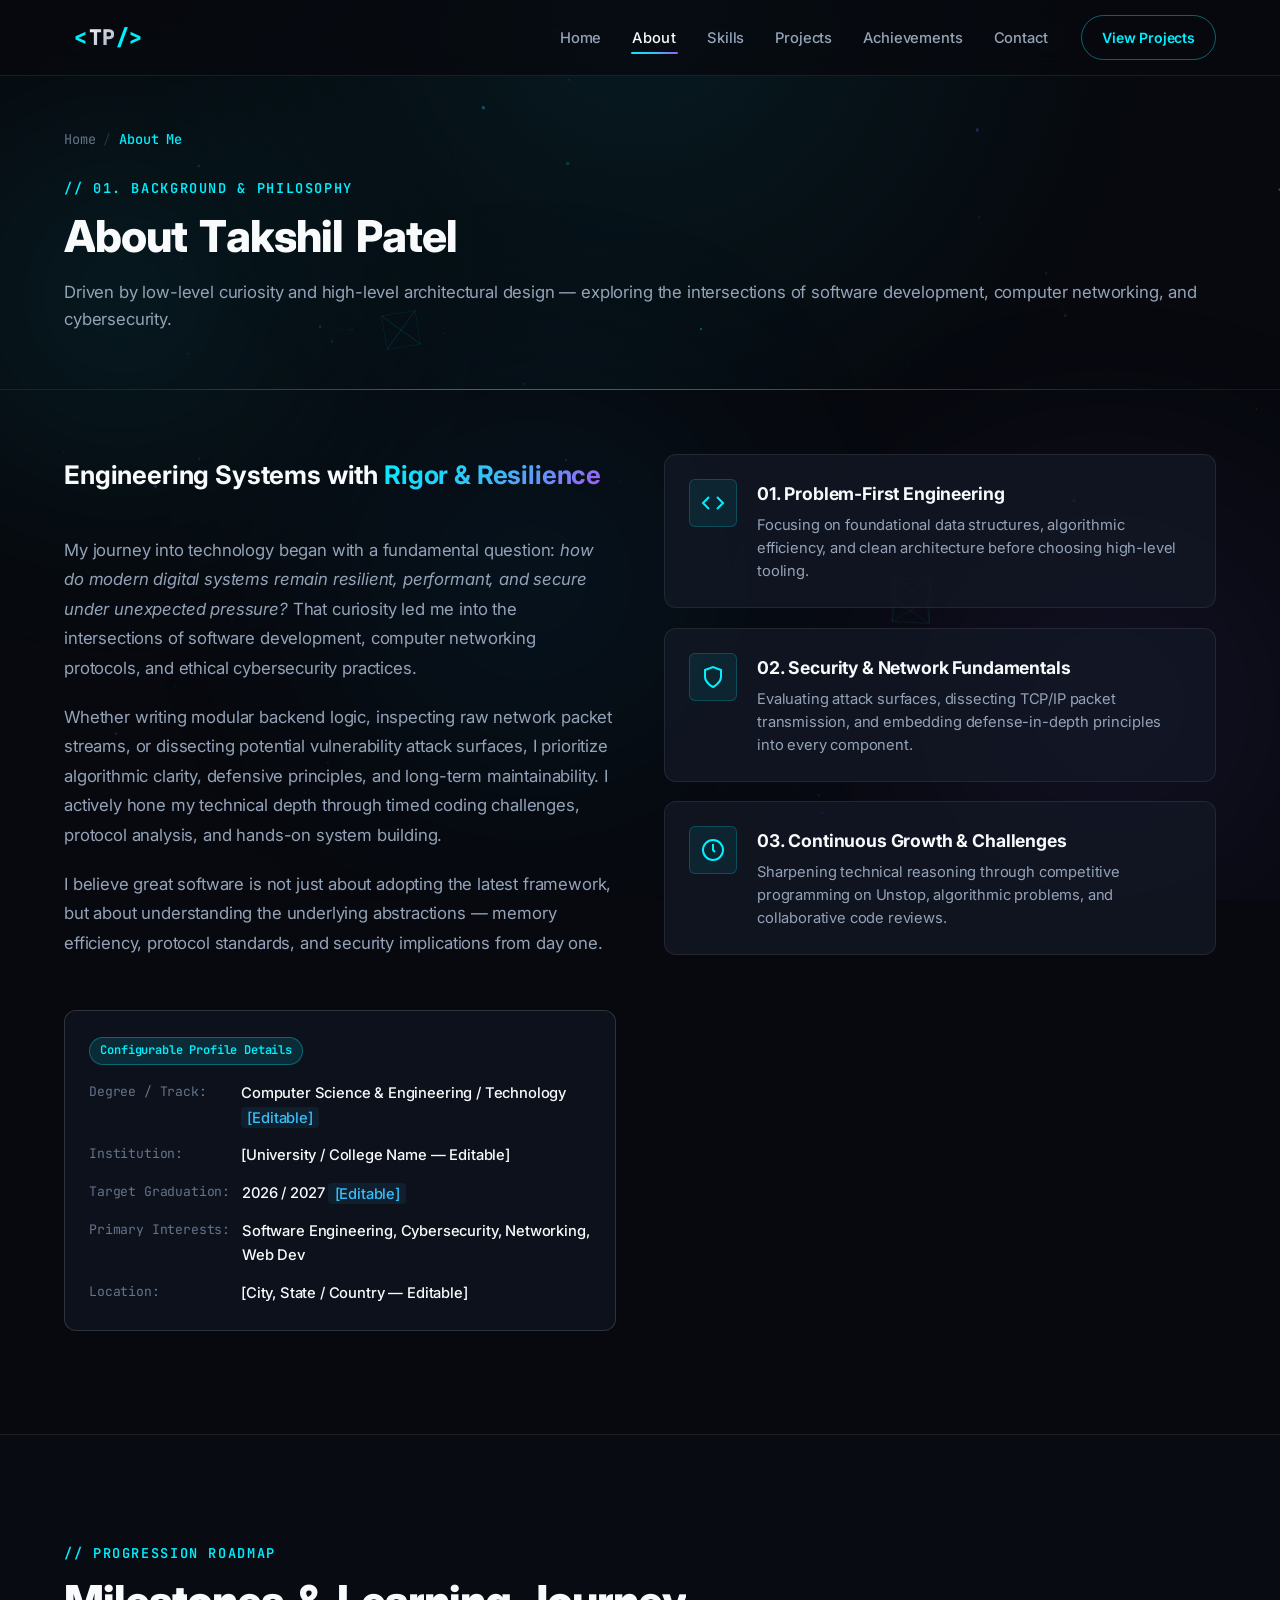
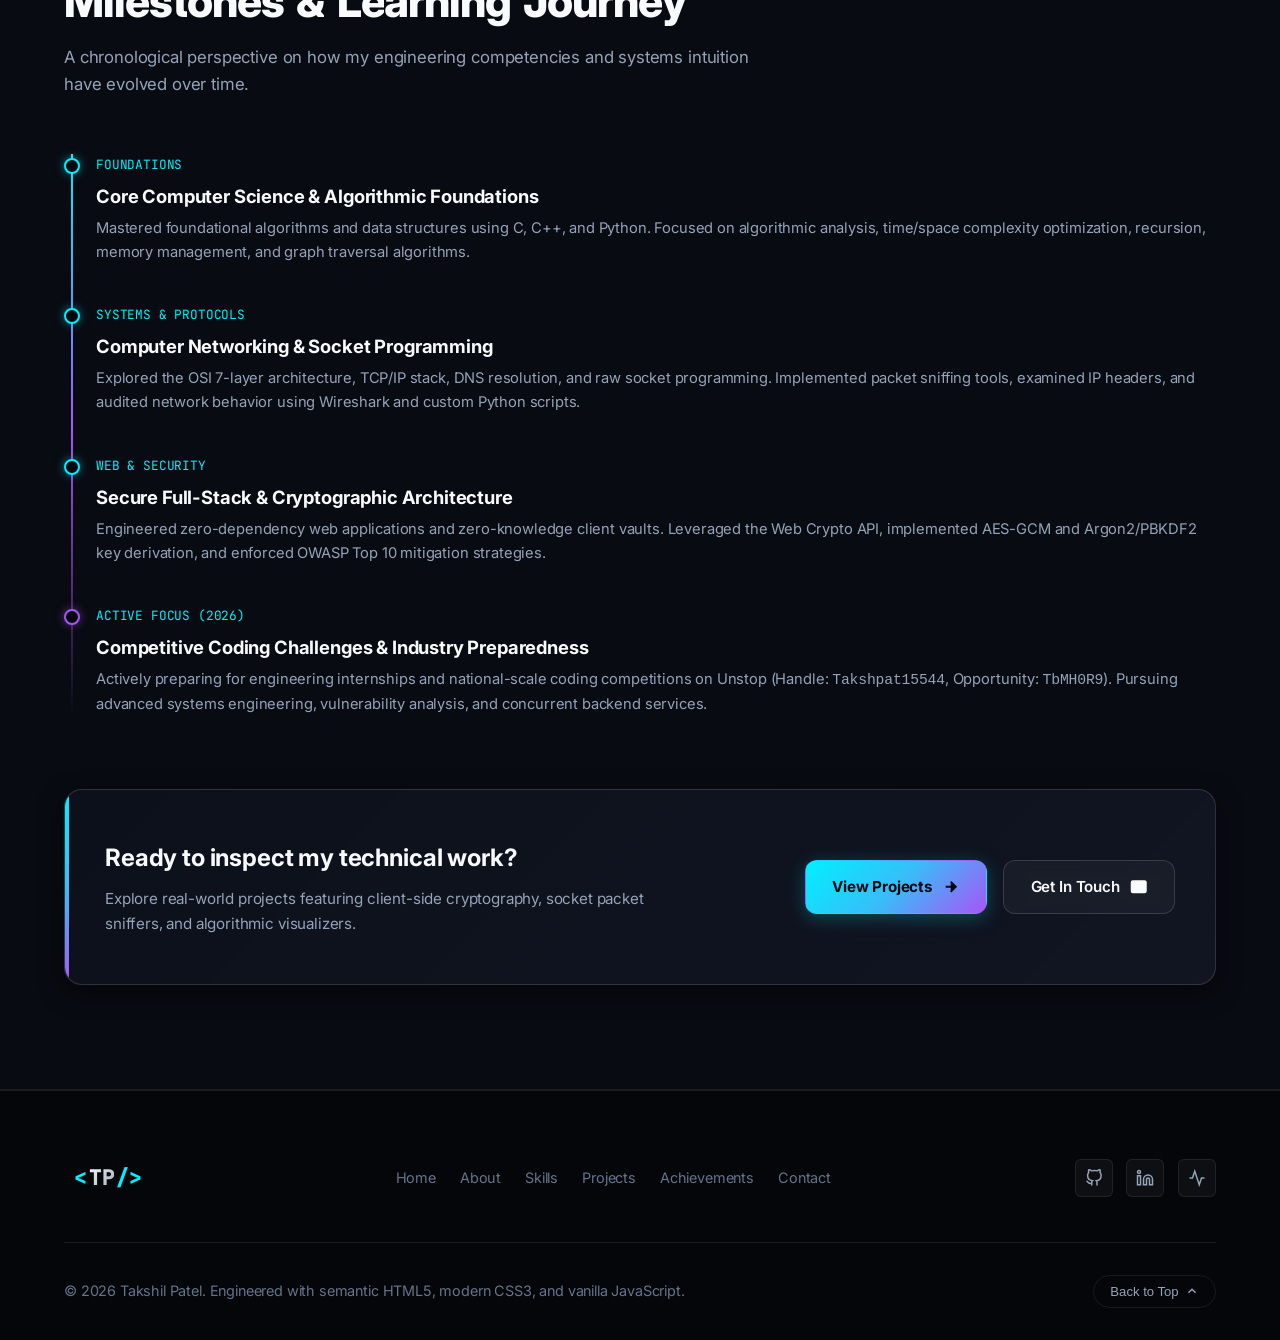
==== about.html @ 1852f206 "feat: complete interactive 3D multi-page portfolio" ====
<!DOCTYPE html>
<html lang="en">
<head>
  <meta charset="UTF-8">
  <meta name="viewport" content="width=device-width, initial-scale=1.0">
  <meta http-equiv="X-UA-Compatible" content="IE=edge">
  
  <!-- Primary Meta Tags -->
  <title>About Me | Takshil Patel — Developer &amp; Cybersecurity Specialist</title>
  <meta name="title" content="About Me | Takshil Patel — Developer &amp; Cybersecurity Specialist">
  <meta name="description" content="Learn about Takshil Patel's background, engineering philosophy, academic journey, computer networking, and cybersecurity focus.">
  <meta name="author" content="Takshil Patel">
  <meta name="theme-color" content="#07090e">

  <!-- Open Graph / Facebook -->
  <meta property="og:type" content="website">
  <meta property="og:url" content="https://takshilpatel.dev/about.html">
  <meta property="og:title" content="About Me | Takshil Patel">
  <meta property="og:description" content="Discover Takshil Patel's journey across software engineering, systems architecture, networking, and cybersecurity.">

  <!-- Favicon -->
  <link rel="icon" type="image/svg+xml" href="data:image/svg+xml,<svg xmlns='http://www.w3.org/2000/svg' viewBox='0 0 100 100'><rect width='100' height='100' rx='22' fill='%2307090e'/><rect x='4' y='4' width='92' height='92' rx='18' fill='none' stroke='%2300f0ff' stroke-width='4' opacity='0.7'/><text x='50' y='64' font-family='monospace' font-size='42' font-weight='900' fill='%2300f0ff' text-anchor='middle'>TP</text></svg>">

  <!-- Google Fonts: Inter & JetBrains Mono -->
  <link rel="preconnect" href="https://fonts.googleapis.com">
  <link rel="preconnect" href="https://fonts.gstatic.com" crossorigin>
  <link href="https://fonts.googleapis.com/css2?family=Inter:wght@400;500;600;700;800&family=JetBrains+Mono:wght@400;500;600;700&display=swap" rel="stylesheet">

  <!-- Core Stylesheets -->
  <link rel="stylesheet" href="css/style.css">
  <link rel="stylesheet" href="css/components.css">
  <link rel="stylesheet" href="css/responsive.css">
</head>
<body>
  <!-- Accessible Skip Link -->
  <a href="#main-content" class="skip-link">Skip to main content</a>

  <!-- Ambient Light Orbs -->
  <div class="bg-ambient-layer" aria-hidden="true">
    <div class="ambient-orb ambient-orb-1"></div>
    <div class="ambient-orb ambient-orb-2"></div>
    <div class="ambient-orb ambient-orb-3"></div>
  </div>

  <!-- Interactive Subtle Cyber Canvas -->
  <canvas id="cyber-canvas" class="cyber-canvas" aria-hidden="true"></canvas>

  <!-- ========================================================================
       Header & Navigation
       ======================================================================== -->
  <header class="site-header" id="site-header">
    <div class="container header-container">
      <a href="index.html" class="brand-logo" aria-label="Takshil Patel Portfolio Homepage">
        <span class="logo-bracket">&lt;</span><span class="logo-text">TP</span><span class="logo-bracket">/&gt;</span>
      </a>

      <nav class="site-nav" id="site-nav" aria-label="Primary site navigation">
        <ul class="nav-links">
          <li><a href="index.html" class="nav-link">Home</a></li>
          <li><a href="about.html" class="nav-link active" aria-current="page">About</a></li>
          <li><a href="skills.html" class="nav-link">Skills</a></li>
          <li><a href="projects.html" class="nav-link">Projects</a></li>
          <li><a href="achievements.html" class="nav-link">Achievements</a></li>
          <li><a href="contact.html" class="nav-link">Contact</a></li>
        </ul>
        <div class="nav-actions">
          <a href="projects.html" class="btn btn-outline-nav">View Projects</a>
        </div>
      </nav>

      <button class="mobile-nav-toggle" id="mobile-nav-toggle" aria-expanded="false" aria-controls="site-nav" aria-label="Toggle navigation menu">
        <span class="hamburger-line"></span>
        <span class="hamburger-line"></span>
        <span class="hamburger-line"></span>
      </button>
    </div>
  </header>

  <!-- ========================================================================
       Main Content
       ======================================================================== -->
  <main id="main-content">

    <!-- Page Banner / Breadcrumbs -->
    <section class="page-banner">
      <div class="container">
        <nav class="breadcrumb-nav" aria-label="Breadcrumb">
          <ol class="breadcrumb-list">
            <li><a href="index.html" class="breadcrumb-link">Home</a></li>
            <li class="breadcrumb-separator" aria-hidden="true">/</li>
            <li class="breadcrumb-current" aria-current="page">About Me</li>
          </ol>
        </nav>

        <span class="section-tag">// 01. BACKGROUND &amp; PHILOSOPHY</span>
        <h1 class="section-title">About Takshil Patel</h1>
        <p class="section-subtitle">
          Driven by low-level curiosity and high-level architectural design — exploring the intersections of software development, computer networking, and cybersecurity.
        </p>
      </div>
    </section>

    <!-- Detailed About Narrative & Profile Details -->
    <section class="section" style="padding-top: 4rem;">
      <div class="container">
        <div class="about-grid">
          <!-- Left Column: Biography Narrative -->
          <div class="about-narrative">
            <h2 style="font-size: 1.6rem; margin-bottom: 1.25rem; color: var(--text-primary);">
              Engineering Systems with <span class="gradient-text">Rigor &amp; Resilience</span>
            </h2>

            <p class="about-paragraph">
              My journey into technology began with a fundamental question: <em>how do modern digital systems remain resilient, performant, and secure under unexpected pressure?</em> That curiosity led me into the intersections of software development, computer networking protocols, and ethical cybersecurity practices.
            </p>
            <p class="about-paragraph">
              Whether writing modular backend logic, inspecting raw network packet streams, or dissecting potential vulnerability attack surfaces, I prioritize algorithmic clarity, defensive principles, and long-term maintainability. I actively hone my technical depth through timed coding challenges, protocol analysis, and hands-on system building.
            </p>
            <p class="about-paragraph">
              I believe great software is not just about adopting the latest framework, but about understanding the underlying abstractions — memory efficiency, protocol standards, and security implications from day one.
            </p>

            <!-- Editable Profile Details Block -->
            <!-- TAKSHIL: Edit your personal educational & location details below -->
            <div class="editable-profile-box" style="margin-top: 2rem;">
              <span class="editable-tag">Configurable Profile Details</span>
              <ul class="profile-meta-list">
                <li class="profile-meta-item">
                  <span class="meta-label">Degree / Track:</span>
                  <span class="meta-value">Computer Science &amp; Engineering / Technology <span class="meta-placeholder">[Editable]</span></span>
                </li>
                <li class="profile-meta-item">
                  <span class="meta-label">Institution:</span>
                  <span class="meta-value">[University / College Name — Editable]</span>
                </li>
                <li class="profile-meta-item">
                  <span class="meta-label">Target Graduation:</span>
                  <span class="meta-value">2026 / 2027 <span class="meta-placeholder">[Editable]</span></span>
                </li>
                <li class="profile-meta-item">
                  <span class="meta-label">Primary Interests:</span>
                  <span class="meta-value">Software Engineering, Cybersecurity, Networking, Web Dev</span>
                </li>
                <li class="profile-meta-item">
                  <span class="meta-label">Location:</span>
                  <span class="meta-value">[City, State / Country — Editable]</span>
                </li>
              </ul>
            </div>
          </div>

          <!-- Right Column: Core Engineering Pillars -->
          <div class="pillars-container">
            <div class="pillar-card">
              <div class="pillar-icon-box" aria-hidden="true">
                <svg width="24" height="24" viewBox="0 0 24 24" fill="none" stroke="currentColor" stroke-width="2"><polyline points="16 18 22 12 16 6"></polyline><polyline points="8 6 2 12 8 18"></polyline></svg>
              </div>
              <div class="pillar-content">
                <h3>01. Problem-First Engineering</h3>
                <p>Focusing on foundational data structures, algorithmic efficiency, and clean architecture before choosing high-level tooling.</p>
              </div>
            </div>

            <div class="pillar-card">
              <div class="pillar-icon-box" aria-hidden="true">
                <svg width="24" height="24" viewBox="0 0 24 24" fill="none" stroke="currentColor" stroke-width="2"><path d="M12 22s8-4 8-10V5l-8-3-8 3v7c0 6 8 10 8 10z"></path></svg>
              </div>
              <div class="pillar-content">
                <h3>02. Security &amp; Network Fundamentals</h3>
                <p>Evaluating attack surfaces, dissecting TCP/IP packet transmission, and embedding defense-in-depth principles into every component.</p>
              </div>
            </div>

            <div class="pillar-card">
              <div class="pillar-icon-box" aria-hidden="true">
                <svg width="24" height="24" viewBox="0 0 24 24" fill="none" stroke="currentColor" stroke-width="2"><circle cx="12" cy="12" r="10"></circle><polyline points="12 6 12 12 14 14"></polyline></svg>
              </div>
              <div class="pillar-content">
                <h3>03. Continuous Growth &amp; Challenges</h3>
                <p>Sharpening technical reasoning through competitive programming on Unstop, algorithmic problems, and collaborative code reviews.</p>
              </div>
            </div>
          </div>
        </div>
      </div>
    </section>

    <!-- Technical Growth Roadmap / Milestones -->
    <section class="section" style="background: rgba(13, 17, 27, 0.4); border-top: 1px solid var(--border-subtle); border-bottom: 1px solid var(--border-subtle);">
      <div class="container">
        <div class="section-header">
          <span class="section-tag">// PROGRESSION ROADMAP</span>
          <h2 class="section-title">Milestones &amp; Learning Journey</h2>
          <p class="section-subtitle">
            A chronological perspective on how my engineering competencies and systems intuition have evolved over time.
          </p>
        </div>

        <div class="timeline-container">
          <!-- Milestone 1 -->
          <div class="timeline-item">
            <span class="timeline-dot"></span>
            <span class="timeline-date">FOUNDATIONS</span>
            <h3 class="timeline-title">Core Computer Science &amp; Algorithmic Foundations</h3>
            <p class="timeline-desc">
              Mastered foundational algorithms and data structures using C, C++, and Python. Focused on algorithmic analysis, time/space complexity optimization, recursion, memory management, and graph traversal algorithms.
            </p>
          </div>

          <!-- Milestone 2 -->
          <div class="timeline-item">
            <span class="timeline-dot"></span>
            <span class="timeline-date">SYSTEMS &amp; PROTOCOLS</span>
            <h3 class="timeline-title">Computer Networking &amp; Socket Programming</h3>
            <p class="timeline-desc">
              Explored the OSI 7-layer architecture, TCP/IP stack, DNS resolution, and raw socket programming. Implemented packet sniffing tools, examined IP headers, and audited network behavior using Wireshark and custom Python scripts.
            </p>
          </div>

          <!-- Milestone 3 -->
          <div class="timeline-item">
            <span class="timeline-dot"></span>
            <span class="timeline-date">WEB &amp; SECURITY</span>
            <h3 class="timeline-title">Secure Full-Stack &amp; Cryptographic Architecture</h3>
            <p class="timeline-desc">
              Engineered zero-dependency web applications and zero-knowledge client vaults. Leveraged the Web Crypto API, implemented AES-GCM and Argon2/PBKDF2 key derivation, and enforced OWASP Top 10 mitigation strategies.
            </p>
          </div>

          <!-- Milestone 4 -->
          <div class="timeline-item learning">
            <span class="timeline-dot"></span>
            <span class="timeline-date">ACTIVE FOCUS (2026)</span>
            <h3 class="timeline-title">Competitive Coding Challenges &amp; Industry Preparedness</h3>
            <p class="timeline-desc">
              Actively preparing for engineering internships and national-scale coding competitions on Unstop (Handle: <code>Takshpat15544</code>, Opportunity: <code>TbMH0R9</code>). Pursuing advanced systems engineering, vulnerability analysis, and concurrent backend services.
            </p>
          </div>
        </div>

        <!-- Page CTA Banner -->
        <div class="page-cta-banner">
          <div class="cta-banner-content">
            <h3>Ready to inspect my technical work?</h3>
            <p>
              Explore real-world projects featuring client-side cryptography, socket packet sniffers, and algorithmic visualizers.
            </p>
          </div>
          <div class="cta-banner-actions">
            <a href="projects.html" class="btn btn-primary">
              <span>View Projects</span>
              <svg class="icon" viewBox="0 0 24 24" fill="none" stroke="currentColor" stroke-width="2.5"><line x1="5" y1="12" x2="19" y2="12"></line><polyline points="12 5 19 12 12 19"></polyline></svg>
            </a>
            <a href="contact.html" class="btn btn-secondary">
              <span>Get In Touch</span>
              <svg class="icon" viewBox="0 0 24 24" fill="none" stroke="currentColor" stroke-width="2"><path d="M4 4h16c1.1 0 2 .9 2 2v12c0 1.1-.9 2-2 2H4c-1.1 0-2-.9-2-2V6c0-1.1.9-2 2-2z"></path><polyline points="22,6 12,13 2,6"></polyline></svg>
            </a>
          </div>
        </div>

      </div>
    </section>

  </main>

  <!-- ========================================================================
       Footer
       ======================================================================== -->
  <footer class="site-footer">
    <div class="container">
      <div class="footer-top">
        <a href="index.html" class="brand-logo" aria-label="Takshil Patel Portfolio Homepage">
          <span class="logo-bracket">&lt;</span><span class="logo-text">TP</span><span class="logo-bracket">/&gt;</span>
        </a>

        <ul class="footer-nav">
          <li><a href="index.html">Home</a></li>
          <li><a href="about.html">About</a></li>
          <li><a href="skills.html">Skills</a></li>
          <li><a href="projects.html">Projects</a></li>
          <li><a href="achievements.html">Achievements</a></li>
          <li><a href="contact.html">Contact</a></li>
        </ul>

        <div class="footer-socials">
          <a href="https://github.com/Takshil2204" target="_blank" rel="noopener noreferrer" class="social-icon-btn" aria-label="Takshil Patel on GitHub">
            <svg width="18" height="18" viewBox="0 0 24 24" fill="none" stroke="currentColor" stroke-width="2"><path d="M9 19c-5 1.5-5-2.5-7-3m14 6v-3.87a3.37 3.37 0 0 0-.94-2.61c3.14-.35 6.44-1.54 6.44-7A5.44 5.44 0 0 0 20 4.77 5.07 5.07 0 0 0 19.91 1S18.73.65 16 2.48a13.38 13.38 0 0 0-7 0C6.27.65 5.09 1 5.09 1A5.07 5.07 0 0 0 5 4.77a5.44 5.44 0 0 0-1.5 3.78c0 5.42 3.3 6.61 6.44 7A3.37 3.37 0 0 0 9 18.13V22"></path></svg>
          </a>
          <a href="https://linkedin.com/in/takshil-patel" target="_blank" rel="noopener noreferrer" class="social-icon-btn" aria-label="Takshil Patel on LinkedIn">
            <svg width="18" height="18" viewBox="0 0 24 24" fill="none" stroke="currentColor" stroke-width="2"><path d="M16 8a6 6 0 0 1 6 6v7h-4v-7a2 2 0 0 0-2-2 2 2 0 0 0-2 2v7h-4v-7a6 6 0 0 1 6-6z"></path><rect x="2" y="9" width="4" height="12"></rect><circle cx="4" cy="4" r="2"></circle></svg>
          </a>
          <a href="https://unstop.com/@Takshpat15544" target="_blank" rel="noopener noreferrer" class="social-icon-btn" aria-label="Takshil Patel on Unstop">
            <svg width="18" height="18" viewBox="0 0 24 24" fill="none" stroke="currentColor" stroke-width="2"><polyline points="22 12 18 12 15 21 9 3 6 12 2 12"></polyline></svg>
          </a>
        </div>
      </div>

      <div class="footer-bottom">
        <p>© <span id="current-year">2026</span> Takshil Patel. Engineered with semantic HTML5, modern CSS3, and vanilla JavaScript.</p>
        <button class="back-to-top-btn" id="back-to-top" aria-label="Scroll back to top of the page">
          <span>Back to Top</span>
          <svg width="14" height="14" viewBox="0 0 24 24" fill="none" stroke="currentColor" stroke-width="2.5"><polyline points="18 15 12 9 6 15"></polyline></svg>
        </button>
      </div>
    </div>
  </footer>

  <!-- Scripts -->
  <script src="js/canvas-bg.js"></script>
  <script src="js/animations-3d.js"></script>
  <script src="js/main.js"></script>
</body>
</html>
---- css/style.css ----
/* ==========================================================================
   Takshil Patel — Personal Portfolio
   Core Stylesheet & Design Tokens
   Theme: Modern Futuristic Dark | Electric Blue & Subtle Violet Accents
   ========================================================================== */

:root {
  /* Color Palette - Deep Black & Charcoal Foundation */
  --bg-primary: #07090e;
  --bg-secondary: #0d111b;
  --bg-tertiary: #131826;
  --bg-card: rgba(19, 24, 38, 0.75);
  --bg-card-hover: rgba(26, 33, 52, 0.85);
  --bg-glass: rgba(13, 17, 27, 0.82);
  --bg-input: rgba(10, 14, 23, 0.9);

  /* Accents - Electric Blue & Subtle Violet */
  --accent-cyan: #00f0ff;
  --accent-cyan-dim: rgba(0, 240, 255, 0.15);
  --accent-cyan-glow: rgba(0, 240, 255, 0.35);
  --accent-blue: #38bdf8;
  --accent-violet: #a855f7;
  --accent-violet-dim: rgba(168, 85, 247, 0.15);
  --accent-purple: #8b5cf6;
  --gradient-accent: linear-gradient(135deg, #00f0ff 0%, #38bdf8 50%, #a855f7 100%);
  --gradient-card-border: linear-gradient(135deg, rgba(0, 240, 255, 0.35), rgba(168, 85, 247, 0.15), rgba(255, 255, 255, 0.05));

  /* Typography Colors */
  --text-primary: #f8fafc;
  --text-secondary: #94a3b8;
  --text-muted: #64748b;
  --text-inverse: #07090e;

  /* Status Colors */
  --success: #10b981;
  --success-bg: rgba(16, 185, 129, 0.12);
  --warning: #f59e0b;
  --warning-bg: rgba(245, 158, 11, 0.12);
  --info: #0ea5e9;
  --info-bg: rgba(14, 165, 233, 0.12);

  /* Borders & Dividers */
  --border-subtle: rgba(255, 255, 255, 0.08);
  --border-medium: rgba(255, 255, 255, 0.14);
  --border-focus: #00f0ff;

  /* Shadows & Glows */
  --shadow-sm: 0 2px 8px rgba(0, 0, 0, 0.4);
  --shadow-md: 0 8px 24px rgba(0, 0, 0, 0.5);
  --shadow-lg: 0 16px 40px rgba(0, 0, 0, 0.65);
  --shadow-glow: 0 0 30px rgba(0, 240, 255, 0.18);
  --shadow-violet-glow: 0 0 30px rgba(168, 85, 247, 0.18);

  /* Typography */
  --font-main: 'Inter', -apple-system, BlinkMacSystemFont, 'Segoe UI', Roboto, 'Helvetica Neue', Arial, sans-serif;
  --font-mono: 'JetBrains Mono', 'Fira Code', 'Cascadia Code', Consolas, monospace;

  /* Spacing */
  --container-max: 1200px;
  --container-padding: 1.5rem;
  --header-height: 76px;
  --border-radius-sm: 6px;
  --border-radius-md: 12px;
  --border-radius-lg: 18px;
  --border-radius-full: 9999px;

  /* Transitions */
  --transition-fast: 150ms cubic-bezier(0.4, 0, 0.2, 1);
  --transition-normal: 250ms cubic-bezier(0.4, 0, 0.2, 1);
  --transition-slow: 400ms cubic-bezier(0.4, 0, 0.2, 1);
}

/* ==========================================================================
   CSS Reset & Base Rules
   ========================================================================== */
*, *::before, *::after {
  box-sizing: border-box;
  margin: 0;
  padding: 0;
}

html {
  font-size: 16px;
  scroll-behavior: smooth;
  scroll-padding-top: calc(var(--header-height) + 1rem);
  -webkit-text-size-adjust: 100%;
}

body {
  font-family: var(--font-main);
  background-color: var(--bg-primary);
  color: var(--text-primary);
  line-height: 1.65;
  letter-spacing: -0.01em;
  overflow-x: hidden;
  position: relative;
  min-height: 100vh;
  -webkit-font-smoothing: antialiased;
  -moz-osx-font-smoothing: grayscale;
}

/* Accessible Skip Link */
.skip-link {
  position: absolute;
  top: -100px;
  left: 1.5rem;
  background: var(--accent-cyan);
  color: var(--text-inverse);
  padding: 0.75rem 1.25rem;
  font-weight: 700;
  border-radius: var(--border-radius-sm);
  z-index: 9999;
  transition: top var(--transition-fast);
  text-decoration: none;
}

.skip-link:focus {
  top: 1rem;
}

/* Subtle Interactive Canvas Background */
.cyber-canvas {
  position: fixed;
  top: 0;
  left: 0;
  width: 100%;
  height: 100%;
  z-index: -1;
  pointer-events: none;
  opacity: 0.65;
}

/* Background Ambient Glows */
.bg-ambient-layer {
  position: fixed;
  top: 0;
  left: 0;
  width: 100%;
  height: 100%;
  z-index: -2;
  pointer-events: none;
  overflow: hidden;
}

.ambient-orb {
  position: absolute;
  border-radius: 50%;
  filter: blur(120px);
  opacity: 0.15;
}

.ambient-orb-1 {
  top: 5%;
  left: -10%;
  width: 500px;
  height: 500px;
  background: radial-gradient(circle, #00f0ff 0%, transparent 70%);
}

.ambient-orb-2 {
  top: 45%;
  right: -10%;
  width: 600px;
  height: 600px;
  background: radial-gradient(circle, #8b5cf6 0%, transparent 70%);
}

.ambient-orb-3 {
  bottom: 5%;
  left: 20%;
  width: 550px;
  height: 550px;
  background: radial-gradient(circle, #0284c7 0%, transparent 70%);
}

/* Container */
.container {
  width: 100%;
  max-width: var(--container-max);
  margin-left: auto;
  margin-right: auto;
  padding-left: var(--container-padding);
  padding-right: var(--container-padding);
}

/* Section Common Structure */
.section {
  padding: 6.5rem 0;
  position: relative;
}

.section-header {
  margin-bottom: 3.5rem;
  max-width: 720px;
}

.section-tag {
  display: inline-block;
  font-family: var(--font-mono);
  font-size: 0.85rem;
  font-weight: 600;
  color: var(--accent-cyan);
  text-transform: uppercase;
  letter-spacing: 0.12em;
  margin-bottom: 0.65rem;
}

.section-title {
  font-size: clamp(2rem, 4vw, 2.75rem);
  font-weight: 800;
  line-height: 1.2;
  letter-spacing: -0.025em;
  color: var(--text-primary);
  margin-bottom: 1rem;
}

.section-subtitle {
  font-size: 1.05rem;
  color: var(--text-secondary);
  line-height: 1.6;
}

/* Typography Helpers */
.gradient-text {
  background: var(--gradient-accent);
  -webkit-background-clip: text;
  -webkit-text-fill-color: transparent;
  display: inline-block;
}

.text-mono {
  font-family: var(--font-mono);
}

a {
  color: inherit;
  text-decoration: none;
  transition: color var(--transition-fast);
}

a:focus-visible, button:focus-visible, input:focus-visible, textarea:focus-visible {
  outline: 2px solid var(--accent-cyan);
  outline-offset: 3px;
}

/* Buttons */
.btn {
  display: inline-flex;
  align-items: center;
  justify-content: center;
  gap: 0.65rem;
  padding: 0.85rem 1.65rem;
  font-size: 0.95rem;
  font-weight: 600;
  border-radius: var(--border-radius-md);
  cursor: pointer;
  transition: all var(--transition-normal);
  text-decoration: none;
  border: 1px solid transparent;
  white-space: nowrap;
}

.btn-primary {
  background: var(--gradient-accent);
  color: #07090e;
  font-weight: 700;
  box-shadow: 0 4px 18px rgba(0, 240, 255, 0.25);
}

.btn-primary:hover {
  transform: translateY(-2px);
  box-shadow: 0 6px 24px rgba(0, 240, 255, 0.4);
}

.btn-secondary {
  background: rgba(255, 255, 255, 0.04);
  color: var(--text-primary);
  border: 1px solid var(--border-medium);
  backdrop-filter: blur(8px);
}

.btn-secondary:hover {
  background: rgba(255, 255, 255, 0.08);
  border-color: var(--accent-cyan);
  color: var(--accent-cyan);
  transform: translateY(-2px);
}

.btn-outline-nav {
  background: transparent;
  color: var(--accent-cyan);
  border: 1px solid rgba(0, 240, 255, 0.4);
  padding: 0.6rem 1.25rem;
  font-size: 0.88rem;
  border-radius: var(--border-radius-full);
}

.btn-outline-nav:hover {
  background: var(--accent-cyan-dim);
  border-color: var(--accent-cyan);
  box-shadow: 0 0 14px rgba(0, 240, 255, 0.2);
}

.btn-sm {
  padding: 0.5rem 1rem;
  font-size: 0.84rem;
  border-radius: var(--border-radius-sm);
}

/* Clean SVG Icon Utilities */
.icon {
  width: 1.15em;
  height: 1.15em;
  fill: currentColor;
  flex-shrink: 0;
  vertical-align: middle;
}

/* Accessibility & Reduced Motion */
@media (prefers-reduced-motion: reduce) {
  html {
    scroll-behavior: auto;
  }
  *, *::before, *::after {
    animation-duration: 0.01ms !important;
    animation-iteration-count: 1 !important;
    transition-duration: 0.01ms !important;
  }
}
---- css/components.css ----
/* ==========================================================================
   Takshil Patel — Personal Portfolio
   Components & Section Styling
   ========================================================================== */

/* --------------------------------------------------------------------------
   1. Site Header & Navigation
   -------------------------------------------------------------------------- */
.site-header {
  position: fixed;
  top: 0;
  left: 0;
  width: 100%;
  height: var(--header-height);
  background: rgba(7, 9, 14, 0.75);
  backdrop-filter: blur(14px);
  -webkit-backdrop-filter: blur(14px);
  border-bottom: 1px solid var(--border-subtle);
  z-index: 1000;
  transition: background var(--transition-normal), border-color var(--transition-normal);
}

.site-header.scrolled {
  background: rgba(7, 9, 14, 0.92);
  border-color: var(--border-medium);
  box-shadow: 0 4px 20px rgba(0, 0, 0, 0.5);
}

.header-container {
  display: flex;
  align-items: center;
  justify-content: space-between;
  height: 100%;
}

/* Brand Monogram */
.brand-logo {
  display: inline-flex;
  align-items: center;
  font-family: var(--font-mono);
  font-size: 1.35rem;
  font-weight: 800;
  color: var(--text-primary);
  text-decoration: none;
  letter-spacing: -0.02em;
  padding: 0.35rem 0.65rem;
  border-radius: var(--border-radius-sm);
  transition: all var(--transition-fast);
}

.brand-logo .logo-bracket {
  color: var(--accent-cyan);
  transition: transform var(--transition-fast);
}

.brand-logo:hover .logo-bracket:first-child {
  transform: translateX(-2px);
}

.brand-logo:hover .logo-bracket:last-child {
  transform: translateX(2px);
}

.brand-logo .logo-text {
  margin: 0 2px;
  background: linear-gradient(135deg, #ffffff, #94a3b8);
  -webkit-background-clip: text;
  -webkit-text-fill-color: transparent;
}

/* Desktop Navigation */
.site-nav {
  display: flex;
  align-items: center;
  gap: 2rem;
}

.nav-links {
  display: flex;
  align-items: center;
  gap: 1.75rem;
  list-style: none;
}

.nav-link {
  font-size: 0.92rem;
  font-weight: 500;
  color: var(--text-secondary);
  position: relative;
  padding: 0.4rem 0.1rem;
  transition: color var(--transition-fast), letter-spacing var(--transition-normal);
}

.nav-link::after {
  content: '';
  position: absolute;
  bottom: 0;
  left: 0;
  width: 0%;
  height: 2px;
  background: var(--gradient-accent);
  transition: width 0.3s cubic-bezier(0.16, 1, 0.3, 1);
  border-radius: 2px;
}

.nav-link:hover,
.nav-link.active {
  color: var(--text-primary);
  letter-spacing: 0.02em;
}

.nav-link.active::after {
  width: 100%;
}

.nav-actions {
  display: flex;
  align-items: center;
  gap: 1rem;
}

/* Mobile Hamburger Toggle */
.mobile-nav-toggle {
  display: none;
  background: transparent;
  border: 1px solid var(--border-subtle);
  border-radius: var(--border-radius-sm);
  color: var(--text-primary);
  width: 42px;
  height: 42px;
  padding: 8px;
  cursor: pointer;
  align-items: center;
  justify-content: center;
  flex-direction: column;
  gap: 5px;
  transition: border-color var(--transition-fast), background var(--transition-fast);
}

.mobile-nav-toggle:hover {
  border-color: var(--accent-cyan);
  background: var(--accent-cyan-dim);
}

.hamburger-line {
  display: block;
  width: 22px;
  height: 2px;
  background-color: var(--text-primary);
  border-radius: 2px;
  transition: transform var(--transition-normal), opacity var(--transition-normal);
}

.mobile-nav-toggle[aria-expanded="true"] .hamburger-line:nth-child(1) {
  transform: translateY(7px) rotate(45deg);
}

.mobile-nav-toggle[aria-expanded="true"] .hamburger-line:nth-child(2) {
  opacity: 0;
}

.mobile-nav-toggle[aria-expanded="true"] .hamburger-line:nth-child(3) {
  transform: translateY(-7px) rotate(-45deg);
}

/* --------------------------------------------------------------------------
   2. Hero Section
   -------------------------------------------------------------------------- */
.hero-section {
  padding-top: calc(var(--header-height) + 4rem);
  padding-bottom: 6rem;
  min-height: calc(100vh - var(--header-height));
  display: flex;
  align-items: center;
}

.hero-grid {
  display: grid;
  grid-template-columns: 1.15fr 0.85fr;
  gap: 3.5rem;
  align-items: center;
}

@keyframes heroFadeUp {
  0% {
    opacity: 0;
    transform: translateY(18px);
  }
  100% {
    opacity: 1;
    transform: translateY(0);
  }
}

.hero-status-pill {
  display: inline-flex;
  align-items: center;
  gap: 0.65rem;
  padding: 0.4rem 1rem;
  background: rgba(16, 185, 129, 0.08);
  border: 1px solid rgba(16, 185, 129, 0.3);
  border-radius: var(--border-radius-full);
  font-size: 0.82rem;
  font-family: var(--font-mono);
  color: #34d399;
  margin-bottom: 1.5rem;
  backdrop-filter: blur(8px);
  animation: heroFadeUp 0.6s cubic-bezier(0.16, 1, 0.3, 1) 0.05s both;
}

.status-indicator {
  width: 8px;
  height: 8px;
  border-radius: 50%;
  background: #10b981;
  position: relative;
}

.status-indicator::after {
  content: '';
  position: absolute;
  top: -3px;
  left: -3px;
  right: -3px;
  bottom: -3px;
  border-radius: 50%;
  border: 1px solid #10b981;
  animation: pulse-ring 2s cubic-bezier(0.215, 0.61, 0.355, 1) infinite;
}

@keyframes pulse-ring {
  0% { transform: scale(0.8); opacity: 0.9; }
  100% { transform: scale(2.2); opacity: 0; }
}

.hero-greeting {
  font-size: 1.25rem;
  font-weight: 500;
  color: var(--text-secondary);
  margin-bottom: 0.5rem;
  animation: heroFadeUp 0.6s cubic-bezier(0.16, 1, 0.3, 1) 0.10s both;
  display: flex;
  align-items: center;
  flex-wrap: wrap;
  gap: 0.4rem;
}

.highlight-name {
  color: var(--text-primary);
  font-weight: 700;
  display: inline-block;
  animation: heroName3DReveal 0.8s cubic-bezier(0.16, 1, 0.3, 1) 0.12s both;
}

@keyframes heroName3DReveal {
  0% {
    opacity: 0;
    transform: perspective(600px) translate3d(0, 14px, -35px) rotateX(-20deg);
  }
  100% {
    opacity: 1;
    transform: perspective(600px) translate3d(0, 0, 0) rotateX(0deg);
  }
}

/* Hero Typewriter Text Effect */
.hero-typewriter-wrap {
  display: inline-flex;
  align-items: center;
  color: var(--accent-cyan);
  font-family: var(--font-mono);
  font-weight: 600;
  font-size: 1.05rem;
  min-width: 260px;
  text-shadow: 0 0 12px rgba(0, 240, 255, 0.45);
}

.typewriter-text {
  color: var(--accent-cyan);
}

.typewriter-cursor {
  display: inline-block;
  color: var(--accent-cyan);
  font-weight: 300;
  animation: typewriterBlink 0.9s infinite;
  margin-left: 2px;
}

@keyframes typewriterBlink {
  0%, 100% { opacity: 1; }
  50% { opacity: 0; }
}

.hero-headline {
  font-size: clamp(2.3rem, 5vw, 3.4rem);
  font-weight: 800;
  line-height: 1.15;
  letter-spacing: -0.03em;
  margin-bottom: 1.5rem;
  animation: heroFadeUp 0.65s cubic-bezier(0.16, 1, 0.3, 1) 0.20s both;
}

.hero-description {
  font-size: 1.1rem;
  line-height: 1.7;
  color: var(--text-secondary);
  margin-bottom: 2.25rem;
  max-width: 580px;
  animation: heroFadeUp 0.65s cubic-bezier(0.16, 1, 0.3, 1) 0.65s both;
}

.hero-cta-group {
  display: flex;
  align-items: center;
  gap: 1.25rem;
  flex-wrap: wrap;
  animation: heroFadeUp 0.65s cubic-bezier(0.16, 1, 0.3, 1) 0.80s both;
}

.hero-cta-group .btn {
  animation: heroCtaEntrance 0.65s cubic-bezier(0.16, 1, 0.3, 1) both;
  transition: transform var(--transition-fast), box-shadow var(--transition-fast), border-color var(--transition-fast), background var(--transition-fast);
}

.hero-cta-group .btn:nth-child(1) {
  animation-delay: 0.85s;
}

.hero-cta-group .btn:nth-child(2) {
  animation-delay: 0.95s;
}

.hero-cta-group .btn:hover {
  transform: translateY(-2px) scale(1.02);
}

.hero-cta-group .btn:active {
  transform: translateY(0) scale(0.99);
}

@keyframes heroCtaEntrance {
  0% {
    opacity: 0;
    transform: translateY(14px) scale(0.92);
  }
  100% {
    opacity: 1;
    transform: translateY(0) scale(1);
  }
}

/* Futuristic Terminal Card */
.terminal-card {
  background: var(--bg-card);
  border: 1px solid var(--border-subtle);
  border-radius: var(--border-radius-lg);
  box-shadow: var(--shadow-lg), var(--shadow-glow);
  overflow: hidden;
  backdrop-filter: blur(16px);
  position: relative;
  transition: transform var(--transition-normal), border-color var(--transition-normal);
}

.terminal-card:hover {
  transform: translateY(-4px);
  border-color: rgba(0, 240, 255, 0.35);
}

.terminal-header {
  background: rgba(10, 14, 23, 0.85);
  padding: 0.85rem 1.25rem;
  display: flex;
  align-items: center;
  justify-content: space-between;
  border-bottom: 1px solid var(--border-subtle);
}

.terminal-dots {
  display: flex;
  gap: 6px;
}

.terminal-dot {
  width: 11px;
  height: 11px;
  border-radius: 50%;
}

.dot-red { background: #ef4444; }
.dot-yellow { background: #eab308; }
.dot-green { background: #22c55e; }

.terminal-title {
  font-family: var(--font-mono);
  font-size: 0.8rem;
  color: var(--text-muted);
}

.terminal-body {
  padding: 1.5rem;
  font-family: var(--font-mono);
  font-size: 0.88rem;
  line-height: 1.65;
  color: var(--text-secondary);
  overflow-x: auto;
}

.terminal-line {
  margin-bottom: 0.65rem;
}

.terminal-prompt {
  color: var(--accent-cyan);
  font-weight: 700;
  margin-right: 0.5rem;
}

.terminal-code {
  color: #e2e8f0;
}

.syntax-key { color: #38bdf8; }
.syntax-str { color: #a7f3d0; }
.syntax-arr { color: #c084fc; }
.syntax-bool { color: #f59e0b; }

.terminal-status-row {
  margin-top: 1.25rem;
  padding-top: 1rem;
  border-top: 1px dashed var(--border-subtle);
  display: flex;
  align-items: center;
  justify-content: space-between;
  font-size: 0.8rem;
}

.terminal-pulse {
  display: inline-block;
  width: 6px;
  height: 6px;
  background: var(--accent-cyan);
  border-radius: 50%;
  margin-right: 6px;
}

/* --------------------------------------------------------------------------
   3. About Me Section
   -------------------------------------------------------------------------- */
.about-grid {
  display: grid;
  grid-template-columns: 1fr 1fr;
  gap: 3rem;
  align-items: start;
}

.about-narrative {
  display: flex;
  flex-direction: column;
  gap: 1.25rem;
}

.about-paragraph {
  color: var(--text-secondary);
  font-size: 1.05rem;
  line-height: 1.75;
}

/* Configurable Details Box */
.editable-profile-box {
  background: var(--bg-secondary);
  border: 1px solid var(--border-medium);
  border-radius: var(--border-radius-md);
  padding: 1.5rem;
  margin-top: 1.25rem;
  position: relative;
}

.editable-tag {
  display: inline-block;
  background: rgba(0, 240, 255, 0.12);
  color: var(--accent-cyan);
  border: 1px solid rgba(0, 240, 255, 0.3);
  font-family: var(--font-mono);
  font-size: 0.75rem;
  font-weight: 600;
  padding: 0.2rem 0.65rem;
  border-radius: var(--border-radius-full);
  margin-bottom: 1rem;
}

.profile-meta-list {
  display: flex;
  flex-direction: column;
  gap: 0.85rem;
  list-style: none;
}

.profile-meta-item {
  display: flex;
  align-items: flex-start;
  gap: 0.75rem;
  font-size: 0.92rem;
}

.meta-label {
  font-family: var(--font-mono);
  color: var(--text-muted);
  min-width: 140px;
  flex-shrink: 0;
  font-size: 0.82rem;
}

.meta-value {
  color: var(--text-primary);
  font-weight: 500;
}

.meta-placeholder {
  color: #38bdf8;
  background: rgba(56, 189, 248, 0.08);
  padding: 0.1rem 0.4rem;
  border-radius: 4px;
}

/* Core Pillars Cards */
.pillars-container {
  display: flex;
  flex-direction: column;
  gap: 1.25rem;
}

.pillar-card {
  background: var(--bg-card);
  border: 1px solid var(--border-subtle);
  border-radius: var(--border-radius-md);
  padding: 1.5rem;
  display: flex;
  gap: 1.25rem;
  transition: transform var(--transition-normal), border-color var(--transition-normal);
}

.pillar-card:hover {
  transform: translateX(4px);
  border-color: rgba(0, 240, 255, 0.3);
}

.pillar-icon-box {
  width: 48px;
  height: 48px;
  border-radius: var(--border-radius-sm);
  background: rgba(0, 240, 255, 0.08);
  border: 1px solid rgba(0, 240, 255, 0.2);
  color: var(--accent-cyan);
  display: flex;
  align-items: center;
  justify-content: center;
  flex-shrink: 0;
}

.pillar-content h3 {
  font-size: 1.1rem;
  font-weight: 700;
  margin-bottom: 0.4rem;
  color: var(--text-primary);
}

.pillar-content p {
  font-size: 0.92rem;
  color: var(--text-secondary);
  line-height: 1.55;
}

/* --------------------------------------------------------------------------
   4. Technical Skills Section
   -------------------------------------------------------------------------- */
.skills-grid {
  display: grid;
  grid-template-columns: repeat(auto-fit, minmax(320px, 1fr));
  gap: 1.75rem;
}

.skill-category-card {
  background: var(--bg-card);
  border: 1px solid var(--border-subtle);
  border-radius: var(--border-radius-lg);
  padding: 2rem;
  transition: transform var(--transition-normal), border-color var(--transition-normal), box-shadow var(--transition-normal);
  display: flex;
  flex-direction: column;
  position: relative;
  overflow: hidden;
}

.skill-category-card::before {
  content: '';
  position: absolute;
  top: 0;
  left: 0;
  width: 100%;
  height: 3px;
  background: linear-gradient(90deg, var(--accent-cyan), var(--accent-violet));
  opacity: 0;
  transition: opacity var(--transition-normal);
}

.skill-category-card:hover {
  transform: translateY(-4px);
  border-color: rgba(0, 240, 255, 0.3);
  box-shadow: var(--shadow-md), 0 0 20px rgba(0, 240, 255, 0.1);
}

.skill-category-card:hover::before {
  opacity: 1;
}

.skill-card-header {
  display: flex;
  align-items: center;
  gap: 1rem;
  margin-bottom: 1.25rem;
}

.skill-icon-wrap {
  width: 44px;
  height: 44px;
  border-radius: var(--border-radius-sm);
  background: rgba(168, 85, 247, 0.1);
  border: 1px solid rgba(168, 85, 247, 0.25);
  color: var(--accent-violet);
  display: flex;
  align-items: center;
  justify-content: center;
}

.skill-category-title {
  font-size: 1.2rem;
  font-weight: 700;
  color: var(--text-primary);
}

.skill-category-desc {
  font-size: 0.9rem;
  color: var(--text-muted);
  margin-bottom: 1.5rem;
}

.skill-tags-list {
  display: flex;
  flex-wrap: wrap;
  gap: 0.65rem;
  margin-top: auto;
}

.skill-badge {
  display: inline-flex;
  align-items: center;
  gap: 0.4rem;
  padding: 0.4rem 0.8rem;
  background: rgba(255, 255, 255, 0.04);
  border: 1px solid var(--border-subtle);
  border-radius: var(--border-radius-sm);
  font-size: 0.84rem;
  font-weight: 500;
  color: var(--text-secondary);
  transition: all var(--transition-fast);
}

.skill-badge:hover {
  background: rgba(0, 240, 255, 0.08);
  border-color: rgba(0, 240, 255, 0.3);
  color: var(--accent-cyan);
}

.skill-badge.verified {
  border-left: 2px solid var(--accent-cyan);
}

.skill-badge.learning {
  border-left: 2px solid var(--accent-violet);
}

.skill-legend {
  margin-top: 2.5rem;
  display: flex;
  align-items: center;
  justify-content: center;
  gap: 2rem;
  font-size: 0.85rem;
  color: var(--text-muted);
  flex-wrap: wrap;
}

.legend-item {
  display: flex;
  align-items: center;
  gap: 0.5rem;
}

.legend-dot {
  width: 10px;
  height: 10px;
  border-radius: 2px;
}

.legend-dot.cyan { background: var(--accent-cyan); }
.legend-dot.violet { background: var(--accent-violet); }

/* --------------------------------------------------------------------------
   5. Featured Projects Section
   -------------------------------------------------------------------------- */
.projects-filter-bar {
  display: flex;
  align-items: center;
  gap: 0.75rem;
  margin-bottom: 2.5rem;
  flex-wrap: wrap;
}

.filter-btn {
  padding: 0.55rem 1.15rem;
  background: rgba(255, 255, 255, 0.03);
  border: 1px solid var(--border-subtle);
  border-radius: var(--border-radius-full);
  color: var(--text-secondary);
  font-size: 0.88rem;
  font-weight: 500;
  cursor: pointer;
  transition: all var(--transition-fast);
}

.filter-btn:hover {
  border-color: var(--border-medium);
  color: var(--text-primary);
}

.filter-btn.active {
  background: var(--accent-cyan-dim);
  border-color: var(--accent-cyan);
  color: var(--accent-cyan);
  font-weight: 600;
}

.projects-grid {
  display: grid;
  grid-template-columns: repeat(auto-fill, minmax(360px, 1fr));
  gap: 2rem;
}

.project-card {
  background: var(--bg-card);
  border: 1px solid var(--border-subtle);
  border-radius: var(--border-radius-lg);
  overflow: hidden;
  display: flex;
  flex-direction: column;
  transition: transform var(--transition-normal), border-color var(--transition-normal), box-shadow var(--transition-normal);
}

.project-card:hover {
  transform: translateY(-5px);
  border-color: rgba(0, 240, 255, 0.35);
  box-shadow: var(--shadow-lg), 0 0 25px rgba(0, 240, 255, 0.12);
}

.project-preview {
  position: relative;
  height: 200px;
  background: linear-gradient(135deg, #0d121f 0%, #161c2e 100%);
  display: flex;
  align-items: center;
  justify-content: center;
  overflow: hidden;
  border-bottom: 1px solid var(--border-subtle);
}

.project-preview-visual {
  width: 100%;
  height: 100%;
  display: flex;
  flex-direction: column;
  align-items: center;
  justify-content: center;
  color: var(--accent-cyan);
  opacity: 0.85;
  transition: transform var(--transition-normal);
}

.project-card:hover .project-preview-visual {
  transform: scale(1.05);
}

.project-badge-tag {
  position: absolute;
  top: 1rem;
  right: 1rem;
  background: rgba(7, 9, 14, 0.85);
  backdrop-filter: blur(8px);
  padding: 0.3rem 0.75rem;
  border-radius: var(--border-radius-full);
  font-family: var(--font-mono);
  font-size: 0.75rem;
  font-weight: 600;
  border: 1px solid var(--border-subtle);
  color: var(--accent-cyan);
}

.project-content {
  padding: 1.75rem;
  display: flex;
  flex-direction: column;
  flex-grow: 1;
}

.project-title {
  font-size: 1.3rem;
  font-weight: 700;
  color: var(--text-primary);
  margin-bottom: 0.75rem;
  transition: color 0.25s ease, text-shadow 0.25s ease, letter-spacing 0.25s ease;
}

.project-card:hover .project-title {
  color: var(--accent-cyan);
  text-shadow: 0 0 16px rgba(0, 240, 255, 0.35);
  letter-spacing: -0.01em;
}

.project-problem-box {
  background: rgba(255, 255, 255, 0.02);
  border-left: 2px solid var(--accent-cyan);
  padding: 0.65rem 0.85rem;
  border-radius: 0 var(--border-radius-sm) var(--border-radius-sm) 0;
  margin-bottom: 1rem;
  font-size: 0.86rem;
  color: var(--text-secondary);
}

.project-problem-box strong {
  color: var(--accent-cyan);
  font-weight: 600;
  display: block;
  font-size: 0.78rem;
  text-transform: uppercase;
  letter-spacing: 0.05em;
  margin-bottom: 0.2rem;
}

.project-description {
  font-size: 0.92rem;
  color: var(--text-secondary);
  line-height: 1.6;
  margin-bottom: 1.25rem;
}

.project-features-list {
  list-style: none;
  margin-bottom: 1.5rem;
  display: flex;
  flex-direction: column;
  gap: 0.35rem;
}

.project-features-list li {
  font-size: 0.85rem;
  color: var(--text-muted);
  position: relative;
  padding-left: 1.25rem;
}

.project-features-list li::before {
  content: '▹';
  position: absolute;
  left: 0;
  color: var(--accent-cyan);
}

.project-tech-stack {
  display: flex;
  flex-wrap: wrap;
  gap: 0.45rem;
  margin-top: auto;
  margin-bottom: 1.5rem;
}

.tech-pill {
  font-family: var(--font-mono);
  font-size: 0.76rem;
  padding: 0.2rem 0.55rem;
  background: rgba(255, 255, 255, 0.04);
  border: 1px solid var(--border-subtle);
  border-radius: 4px;
  color: var(--text-secondary);
}

.project-actions {
  display: flex;
  align-items: center;
  gap: 0.75rem;
  padding-top: 1rem;
  border-top: 1px solid var(--border-subtle);
}

.project-placeholder-notice {
  background: rgba(56, 189, 248, 0.06);
  border: 1px dashed rgba(56, 189, 248, 0.3);
  padding: 0.75rem 1rem;
  border-radius: var(--border-radius-sm);
  margin-bottom: 2rem;
  font-size: 0.88rem;
  color: #7dd3fc;
  display: flex;
  align-items: center;
  gap: 0.75rem;
}

/* --------------------------------------------------------------------------
   6. Achievements & Experience Section
   -------------------------------------------------------------------------- */
.unstop-spotlight-card {
  background: linear-gradient(135deg, rgba(13, 20, 36, 0.95) 0%, rgba(20, 27, 45, 0.9) 100%);
  border: 1px solid rgba(0, 240, 255, 0.35);
  border-radius: var(--border-radius-lg);
  padding: 2.25rem;
  margin-bottom: 3rem;
  box-shadow: var(--shadow-lg), 0 0 35px rgba(0, 240, 255, 0.15);
  position: relative;
  overflow: hidden;
}

.unstop-spotlight-card::before {
  content: '';
  position: absolute;
  top: -50%;
  right: -20%;
  width: 350px;
  height: 350px;
  background: radial-gradient(circle, rgba(0, 240, 255, 0.15) 0%, transparent 70%);
  pointer-events: none;
}

.spotlight-header {
  display: flex;
  align-items: flex-start;
  justify-content: space-between;
  gap: 1.5rem;
  margin-bottom: 1.25rem;
  flex-wrap: wrap;
}

.spotlight-badge {
  display: inline-flex;
  align-items: center;
  gap: 0.5rem;
  background: rgba(0, 240, 255, 0.12);
  border: 1px solid rgba(0, 240, 255, 0.3);
  color: var(--accent-cyan);
  font-family: var(--font-mono);
  font-size: 0.8rem;
  font-weight: 600;
  padding: 0.3rem 0.8rem;
  border-radius: var(--border-radius-full);
}

.spotlight-title {
  font-size: 1.6rem;
  font-weight: 800;
  color: var(--text-primary);
  margin-top: 0.5rem;
}

.spotlight-details {
  display: grid;
  grid-template-columns: repeat(auto-fit, minmax(220px, 1fr));
  gap: 1.25rem;
  margin: 1.5rem 0;
  padding: 1.25rem;
  background: rgba(7, 9, 14, 0.6);
  border-radius: var(--border-radius-md);
  border: 1px solid var(--border-subtle);
}

.spotlight-param {
  display: flex;
  flex-direction: column;
  gap: 0.25rem;
}

.param-title {
  font-family: var(--font-mono);
  font-size: 0.78rem;
  color: var(--text-muted);
  text-transform: uppercase;
  letter-spacing: 0.05em;
}

.param-val {
  font-size: 0.95rem;
  color: var(--text-primary);
  font-weight: 600;
}

.spotlight-actions {
  display: flex;
  align-items: center;
  gap: 1.25rem;
  flex-wrap: wrap;
  margin-top: 1.5rem;
}

.achievements-grid {
  display: grid;
  grid-template-columns: repeat(auto-fit, minmax(320px, 1fr));
  gap: 1.75rem;
}

.achievement-card {
  background: var(--bg-card);
  border: 1px solid var(--border-subtle);
  border-radius: var(--border-radius-md);
  padding: 1.75rem;
  display: flex;
  flex-direction: column;
  transition: transform var(--transition-normal), border-color var(--transition-normal);
}

.achievement-card:hover {
  transform: translateY(-3px);
  border-color: rgba(168, 85, 247, 0.35);
}

.achievement-status-tag {
  display: inline-block;
  font-family: var(--font-mono);
  font-size: 0.75rem;
  padding: 0.2rem 0.6rem;
  border-radius: var(--border-radius-full);
  margin-bottom: 1rem;
  align-self: flex-start;
}

.tag-active {
  background: rgba(16, 185, 129, 0.1);
  color: #34d399;
  border: 1px solid rgba(16, 185, 129, 0.3);
}

.tag-template {
  background: rgba(168, 85, 247, 0.1);
  color: #c084fc;
  border: 1px solid rgba(168, 85, 247, 0.3);
}

.achievement-title {
  font-size: 1.15rem;
  font-weight: 700;
  color: var(--text-primary);
  margin-bottom: 0.5rem;
}

.achievement-issuer {
  font-family: var(--font-mono);
  font-size: 0.82rem;
  color: var(--accent-cyan);
  margin-bottom: 0.85rem;
}

.achievement-desc {
  font-size: 0.9rem;
  color: var(--text-secondary);
  line-height: 1.6;
}

/* --------------------------------------------------------------------------
   7. Contact Section
   -------------------------------------------------------------------------- */
.contact-grid {
  display: grid;
  grid-template-columns: 1fr 1.1fr;
  gap: 3.5rem;
  align-items: start;
}

.contact-info-panel {
  display: flex;
  flex-direction: column;
  gap: 1.75rem;
}

.contact-panel-intro h2 {
  font-size: 1.45rem;
  font-weight: 700;
  color: var(--text-primary);
  margin-bottom: 0.65rem;
}

.contact-panel-intro p {
  color: var(--text-secondary);
  line-height: 1.6;
  font-size: 0.95rem;
}

.contact-channels-list {
  display: flex;
  flex-direction: column;
  gap: 1rem;
}

.contact-channel-item {
  background: var(--bg-card);
  border: 1px solid var(--border-subtle);
  border-radius: var(--border-radius-md);
  padding: 1.15rem 1.25rem;
  display: flex;
  align-items: center;
  justify-content: space-between;
  gap: 1rem;
  transition: all var(--transition-normal);
}

.contact-channel-item:hover {
  border-color: rgba(0, 240, 255, 0.4);
  background: var(--bg-card-hover);
  transform: translateX(4px);
  box-shadow: 0 4px 18px rgba(0, 240, 255, 0.1);
}

.channel-info {
  display: flex;
  align-items: center;
  gap: 1rem;
  min-width: 0;
}

.channel-icon {
  width: 44px;
  height: 44px;
  border-radius: var(--border-radius-sm);
  background: rgba(0, 240, 255, 0.08);
  border: 1px solid rgba(0, 240, 255, 0.2);
  color: var(--accent-cyan);
  display: flex;
  align-items: center;
  justify-content: center;
  flex-shrink: 0;
}

.channel-text {
  display: flex;
  flex-direction: column;
  gap: 0.15rem;
  min-width: 0;
}

.channel-text .channel-type,
.channel-text .channel-label {
  display: block;
  font-size: 0.76rem;
  font-family: var(--font-mono);
  color: var(--text-muted);
  text-transform: uppercase;
  letter-spacing: 0.06em;
}

.channel-text .channel-val,
.channel-text .channel-value {
  display: block;
  font-size: 0.95rem;
  color: var(--text-primary);
  font-weight: 600;
  word-break: break-all;
}

/* Copy & Channel Action Buttons */
.copy-btn,
.channel-link-btn {
  display: inline-flex;
  align-items: center;
  justify-content: center;
  gap: 0.45rem;
  background: rgba(255, 255, 255, 0.05);
  color: var(--text-primary);
  border: 1px solid var(--border-medium);
  padding: 0.5rem 1.1rem;
  font-size: 0.84rem;
  font-weight: 600;
  border-radius: var(--border-radius-sm);
  cursor: pointer;
  transition: all var(--transition-normal);
  text-decoration: none;
  white-space: nowrap;
  flex-shrink: 0;
}

.copy-btn:hover,
.channel-link-btn:hover {
  background: rgba(0, 240, 255, 0.12);
  border-color: var(--accent-cyan);
  color: var(--accent-cyan);
  transform: translateY(-2px);
  box-shadow: 0 0 14px rgba(0, 240, 255, 0.2);
}

/* Availability & Readiness Box */
.contact-status-card {
  background: rgba(16, 185, 129, 0.07);
  border: 1px solid rgba(16, 185, 129, 0.25);
  border-radius: var(--border-radius-md);
  padding: 1.25rem 1.35rem;
  transition: all var(--transition-fast);
}

.contact-status-card:hover {
  border-color: rgba(16, 185, 129, 0.4);
  background: rgba(16, 185, 129, 0.1);
}

.contact-status-header {
  display: flex;
  align-items: center;
  gap: 0.65rem;
  margin-bottom: 0.4rem;
}

.contact-status-indicator {
  width: 8px;
  height: 8px;
  border-radius: 50%;
  background: #10b981;
  box-shadow: 0 0 10px #10b981;
  flex-shrink: 0;
}

.contact-status-title {
  color: #6ee7b7;
  font-size: 0.92rem;
  font-weight: 700;
}

.contact-status-desc {
  color: var(--text-secondary);
  font-size: 0.86rem;
  margin: 0;
  line-height: 1.55;
}

.contact-quote {
  color: var(--text-secondary);
  font-size: 0.92rem;
  line-height: 1.65;
  border-left: 2px solid var(--accent-cyan);
  padding-left: 1rem;
  font-style: italic;
  margin: 0;
}

/* Contact Form */
.contact-form-container,
.contact-form-card {
  background: var(--bg-card);
  border: 1px solid var(--border-subtle);
  border-radius: var(--border-radius-lg);
  padding: 2.25rem;
  box-shadow: var(--shadow-md);
  position: relative;
}

.contact-form-container::before,
.contact-form-card::before {
  content: '';
  position: absolute;
  top: 0;
  left: 2rem;
  right: 2rem;
  height: 2px;
  background: var(--gradient-accent);
  border-radius: 2px;
  opacity: 0.8;
}

.contact-form-title {
  font-size: 1.35rem;
  font-weight: 700;
  color: var(--text-primary);
  margin-bottom: 1.35rem;
}

.form-group {
  margin-bottom: 1.35rem;
}

.form-label {
  display: block;
  font-size: 0.88rem;
  font-weight: 600;
  color: var(--text-primary);
  margin-bottom: 0.5rem;
}

.form-input,
.form-textarea {
  width: 100%;
  padding: 0.85rem 1.15rem;
  background: var(--bg-input);
  border: 1px solid var(--border-subtle);
  border-radius: var(--border-radius-sm);
  color: var(--text-primary);
  font-family: var(--font-main);
  font-size: 0.95rem;
  transition: all var(--transition-fast);
}

.form-textarea {
  resize: vertical;
  min-height: 120px;
}

.form-input:focus,
.form-textarea:focus {
  border-color: var(--accent-cyan);
  box-shadow: 0 0 16px rgba(0, 240, 255, 0.25);
  background: rgba(14, 19, 31, 0.98);
  outline: none;
}

.form-input.error,
.form-textarea.error {
  border-color: #ef4444;
}

.error-message {
  font-size: 0.78rem;
  color: #ef4444;
  margin-top: 0.35rem;
  display: none;
}

.error-message.visible {
  display: block;
}

.form-helper {
  font-size: 0.8rem;
  color: var(--text-muted);
  margin-top: 1rem;
  line-height: 1.5;
}

/* --------------------------------------------------------------------------
   8. Site Footer
   -------------------------------------------------------------------------- */
.site-footer {
  background: #040609;
  border-top: 1px solid var(--border-subtle);
  padding: 4rem 0 2rem;
  color: var(--text-muted);
  font-size: 0.9rem;
}

.footer-top {
  display: flex;
  align-items: center;
  justify-content: space-between;
  gap: 2rem;
  flex-wrap: wrap;
  padding-bottom: 2.5rem;
  border-bottom: 1px solid var(--border-subtle);
}

.footer-nav {
  display: flex;
  align-items: center;
  gap: 1.5rem;
  flex-wrap: wrap;
  list-style: none;
}

.footer-nav a:hover {
  color: var(--accent-cyan);
}

.footer-socials {
  display: flex;
  align-items: center;
  gap: 0.85rem;
}

.social-icon-btn {
  width: 38px;
  height: 38px;
  border-radius: var(--border-radius-sm);
  background: rgba(255, 255, 255, 0.04);
  border: 1px solid var(--border-subtle);
  color: var(--text-secondary);
  display: flex;
  align-items: center;
  justify-content: center;
  transition: all var(--transition-fast);
}

.social-icon-btn:hover {
  color: var(--accent-cyan);
  border-color: var(--accent-cyan);
  background: var(--accent-cyan-dim);
}

.footer-bottom {
  display: flex;
  align-items: center;
  justify-content: space-between;
  gap: 1rem;
  padding-top: 2rem;
  flex-wrap: wrap;
}

.back-to-top-btn {
  background: transparent;
  border: 1px solid var(--border-subtle);
  color: var(--text-secondary);
  padding: 0.5rem 1rem;
  border-radius: var(--border-radius-full);
  font-size: 0.82rem;
  font-weight: 500;
  cursor: pointer;
  display: inline-flex;
  align-items: center;
  gap: 0.4rem;
  transition: all var(--transition-fast);
}

.back-to-top-btn:hover {
  border-color: var(--accent-cyan);
  color: var(--accent-cyan);
}

/* --------------------------------------------------------------------------
   9. Interactive Modal & Toast System
   -------------------------------------------------------------------------- */
.modal-overlay {
  position: fixed;
  top: 0;
  left: 0;
  width: 100%;
  height: 100%;
  background: rgba(4, 6, 9, 0.85);
  backdrop-filter: blur(12px);
  -webkit-backdrop-filter: blur(12px);
  z-index: 2000;
  display: flex;
  align-items: center;
  justify-content: center;
  padding: 1.5rem;
  opacity: 0;
  pointer-events: none;
  transition: opacity var(--transition-normal);
}

.modal-overlay.active {
  opacity: 1;
  pointer-events: auto;
}

.modal-dialog {
  background: var(--bg-secondary);
  border: 1px solid var(--border-medium);
  border-radius: var(--border-radius-lg);
  max-width: 680px;
  width: 100%;
  max-height: 90vh;
  overflow-y: auto;
  box-shadow: var(--shadow-lg), var(--shadow-glow);
  position: relative;
  transform: translateY(20px) scale(0.97);
  transition: transform var(--transition-normal);
}

.modal-overlay.active .modal-dialog {
  transform: translateY(0) scale(1);
}

.modal-header {
  padding: 1.5rem 1.75rem;
  border-bottom: 1px solid var(--border-subtle);
  display: flex;
  align-items: center;
  justify-content: space-between;
}

.modal-title {
  font-size: 1.35rem;
  font-weight: 700;
  color: var(--text-primary);
}

.modal-close-btn {
  background: transparent;
  border: none;
  color: var(--text-muted);
  width: 32px;
  height: 32px;
  border-radius: 50%;
  cursor: pointer;
  display: flex;
  align-items: center;
  justify-content: center;
  font-size: 1.3rem;
  transition: all var(--transition-fast);
}

.modal-close-btn:hover {
  background: rgba(255, 255, 255, 0.08);
  color: var(--text-primary);
}

.modal-body {
  padding: 1.75rem;
  color: var(--text-secondary);
  font-size: 0.95rem;
  line-height: 1.7;
}

/* Toast Container */
.toast-container {
  position: fixed;
  bottom: 2rem;
  right: 2rem;
  z-index: 3000;
  display: flex;
  flex-direction: column;
  gap: 0.75rem;
  pointer-events: none;
}

.toast {
  background: rgba(13, 17, 27, 0.95);
  border: 1px solid var(--accent-cyan);
  border-radius: var(--border-radius-md);
  padding: 0.85rem 1.25rem;
  color: var(--text-primary);
  font-size: 0.88rem;
  display: flex;
  align-items: center;
  gap: 0.75rem;
  box-shadow: var(--shadow-lg), 0 0 16px rgba(0, 240, 255, 0.25);
  pointer-events: auto;
  transform: translateX(120%);
  transition: transform var(--transition-normal);
}

.toast.show {
  transform: translateX(0);
}

/* ==========================================================================
   8. Multi-Page Architecture Components
   ========================================================================== */

/* Subpage Hero / Banner */
.page-banner {
  padding-top: calc(var(--header-height) + 3.25rem);
  padding-bottom: 3.5rem;
  background: radial-gradient(circle at 50% 0%, rgba(0, 240, 255, 0.08), transparent 70%);
  border-bottom: 1px solid var(--border-subtle);
  position: relative;
}

.page-banner::after {
  content: '';
  position: absolute;
  bottom: -1px;
  left: 10%;
  right: 10%;
  height: 1px;
  background: linear-gradient(90deg, transparent, rgba(0, 240, 255, 0.4), rgba(168, 85, 247, 0.4), transparent);
}

/* Breadcrumb Navigation */
.breadcrumb-nav {
  margin-bottom: 1.5rem;
}

.breadcrumb-list {
  display: flex;
  align-items: center;
  flex-wrap: wrap;
  gap: 0.5rem;
  list-style: none;
  font-family: var(--font-mono);
  font-size: 0.85rem;
}

.breadcrumb-link {
  color: var(--text-muted);
  text-decoration: none;
  transition: color var(--transition-fast);
}

.breadcrumb-link:hover {
  color: var(--accent-cyan);
}

.breadcrumb-separator {
  color: var(--border-medium);
  font-size: 0.8rem;
}

.breadcrumb-current {
  color: var(--accent-cyan);
  font-weight: 500;
}

/* Page CTA Banner (Subpage Footers) */
.page-cta-banner {
  background: linear-gradient(135deg, rgba(13, 17, 27, 0.95), rgba(19, 24, 38, 0.8));
  border: 1px solid var(--border-medium);
  border-radius: var(--border-radius-lg);
  padding: 3rem 2.5rem;
  display: flex;
  align-items: center;
  justify-content: space-between;
  gap: 2rem;
  margin-top: 4.5rem;
  position: relative;
  overflow: hidden;
  box-shadow: var(--shadow-md);
}

.page-cta-banner::before {
  content: '';
  position: absolute;
  top: 0;
  left: 0;
  width: 4px;
  height: 100%;
  background: var(--gradient-accent);
}

.cta-banner-content h3 {
  font-size: 1.5rem;
  font-weight: 700;
  color: var(--text-primary);
  margin-bottom: 0.5rem;
}

.cta-banner-content p {
  color: var(--text-secondary);
  font-size: 0.95rem;
  max-width: 580px;
}

.cta-banner-actions {
  display: flex;
  gap: 1rem;
  flex-shrink: 0;
  flex-wrap: wrap;
}

/* Section Overview Link Cards */
.section-nav-card {
  display: flex;
  align-items: center;
  justify-content: space-between;
  background: var(--bg-card);
  border: 1px solid var(--border-subtle);
  border-radius: var(--border-radius-md);
  padding: 1.25rem 1.75rem;
  margin-top: 2.5rem;
  text-decoration: none;
  transition: all var(--transition-normal);
}

.section-nav-card:hover {
  border-color: var(--accent-cyan);
  background: var(--bg-card-hover);
  transform: translateY(-2px);
  box-shadow: var(--shadow-sm);
}

.section-nav-card .nav-card-text {
  font-size: 1rem;
  font-weight: 600;
  color: var(--text-primary);
}

.section-nav-card .nav-card-hint {
  font-size: 0.85rem;
  color: var(--text-muted);
  margin-top: 0.2rem;
}

.section-nav-card .nav-card-icon {
  color: var(--accent-cyan);
  transition: transform var(--transition-fast);
}

.section-nav-card:hover .nav-card-icon {
  transform: translateX(4px);
}

/* Timeline & Milestones on About Page */
.timeline-container {
  position: relative;
  margin-top: 2.5rem;
  padding-left: 2rem;
}

.timeline-container::before {
  content: '';
  position: absolute;
  top: 0;
  bottom: 0;
  left: 7px;
  width: 2px;
  background: linear-gradient(180deg, var(--accent-cyan), var(--accent-violet), transparent);
}

.timeline-item {
  position: relative;
  margin-bottom: 2.5rem;
}

.timeline-item:last-child {
  margin-bottom: 0;
}

.timeline-dot {
  position: absolute;
  left: -2rem;
  top: 4px;
  width: 16px;
  height: 16px;
  border-radius: 50%;
  background: var(--bg-primary);
  border: 2px solid var(--accent-cyan);
  box-shadow: 0 0 10px rgba(0, 240, 255, 0.5);
}

.timeline-item.learning .timeline-dot {
  border-color: var(--accent-violet);
  box-shadow: 0 0 10px rgba(168, 85, 247, 0.5);
}

.timeline-date {
  font-family: var(--font-mono);
  font-size: 0.8rem;
  color: var(--accent-cyan);
  margin-bottom: 0.35rem;
  display: block;
}

.timeline-title {
  font-size: 1.15rem;
  font-weight: 700;
  color: var(--text-primary);
  margin-bottom: 0.4rem;
}

.timeline-desc {
  font-size: 0.92rem;
  color: var(--text-secondary);
  line-height: 1.6;
}

@media (max-width: 768px) {
  .page-cta-banner {
    flex-direction: column;
    align-items: flex-start;
    padding: 2rem 1.5rem;
  }
  .cta-banner-actions {
    width: 100%;
  }
  .cta-banner-actions .btn {
    width: 100%;
  }
}

/* ==========================================================================
   9. Premium Interactive 3D Animations & Spatial Layers
   ========================================================================== */

/* 3D Hero Hologram Canvas */
.hero-3d-hologram-wrap {
  width: 100%;
  max-width: 360px;
  height: 200px;
  margin: 0 auto 0.75rem auto;
  position: relative;
  display: flex;
  align-items: center;
  justify-content: center;
}

.hero-3d-canvas {
  width: 100%;
  height: 100%;
  display: block;
  filter: drop-shadow(0 0 20px rgba(0, 240, 255, 0.25));
  cursor: grab;
  user-select: none;
}

.hero-3d-canvas:active {
  cursor: grabbing;
}

.hologram-status-badge {
  position: absolute;
  bottom: 0px;
  display: inline-flex;
  align-items: center;
  gap: 0.5rem;
  background: rgba(7, 9, 14, 0.85);
  border: 1px solid rgba(0, 240, 255, 0.3);
  padding: 0.32rem 0.8rem;
  border-radius: var(--border-radius-full);
  font-size: 0.76rem;
  color: var(--text-primary);
  box-shadow: 0 4px 14px rgba(0, 0, 0, 0.4), 0 0 12px rgba(0, 240, 255, 0.15);
  backdrop-filter: blur(8px);
  pointer-events: none;
}

.hologram-pulse {
  width: 7px;
  height: 7px;
  border-radius: 50%;
  background: var(--accent-cyan);
  box-shadow: 0 0 8px var(--accent-cyan);
  animation: hologramPulse 1.8s ease-in-out infinite alternate;
}

@keyframes hologramPulse {
  0% { transform: scale(0.9); opacity: 0.6; }
  100% { transform: scale(1.4); opacity: 1; }
}

/* 3D Perspective Card Tilt & Internal Parallax */
.project-card,
.terminal-card,
.pillar-card,
.unstop-spotlight-card,
.skill-category-card,
.achievement-card,
.contact-channel-item,
.section-nav-card {
  transform-style: preserve-3d;
  will-change: transform;
  position: relative;
}

/* Specular Glare Reflection Sheen */
.card-glare {
  position: absolute;
  top: 0;
  left: 0;
  right: 0;
  bottom: 0;
  border-radius: inherit;
  pointer-events: none;
  opacity: 0;
  z-index: 10;
  mix-blend-mode: screen;
}

/* 3D Visual Depth Pop (Restricted to non-text graphic elements to avoid font blur) */
.project-card .project-preview {
  transform: translateZ(24px);
  transform-style: preserve-3d;
  transition: transform var(--transition-normal);
}

.project-card:hover .project-preview {
  transform: translateZ(28px) scale(1.02);
}

.pillar-card .pillar-icon-box {
  transform: translateZ(22px);
  transition: transform var(--transition-normal);
}

.pillar-card:hover .pillar-icon-box {
  transform: translateZ(26px) rotate(-6deg);
}

/* Scroll-Progress Indicator at Top of Viewport */
.scroll-progress-bar {
  position: fixed;
  top: 0;
  left: 0;
  height: 2.5px;
  width: 0%;
  background: var(--gradient-accent);
  z-index: 99998;
  pointer-events: none;
  box-shadow: 0 0 12px rgba(0, 240, 255, 0.75), 0 0 4px rgba(168, 85, 247, 0.5);
  transition: width 0.08s ease-out;
}

/* 3D Word-by-Word Headline Reveal with Optical Blur-to-Focus */
.word-reveal-wrap {
  display: inline-block;
  overflow: hidden;
  vertical-align: bottom;
  perspective: 700px;
  padding-bottom: 0.12em;
  margin-bottom: -0.12em;
}

.word-reveal-inner {
  display: inline-block;
  transform: translate3d(0, 120%, -35px) rotateX(-40deg);
  opacity: 0;
  filter: blur(4px);
  transition: transform 0.75s cubic-bezier(0.16, 1, 0.3, 1),
              opacity 0.75s cubic-bezier(0.16, 1, 0.3, 1),
              filter 0.6s cubic-bezier(0.16, 1, 0.3, 1);
  will-change: transform, opacity, filter;
  transform-origin: bottom center;
}

.word-reveal-inner.revealed,
.hero-headline.revealed .word-reveal-inner {
  transform: translate3d(0, 0, 0) rotateX(0deg);
  opacity: 1;
  filter: blur(0px);
}

/* Character-by-Character Text Animation for Headings */
.char-reveal-container {
  display: inline;
}

.char-word {
  display: inline-block;
  white-space: nowrap;
}

.char-wrap {
  display: inline-block;
  overflow: hidden;
  vertical-align: bottom;
  perspective: 600px;
}

.char-inner {
  display: inline-block;
  transform: translate3d(0, 115%, -25px) rotateX(-35deg) rotateZ(3deg);
  opacity: 0;
  filter: blur(2px);
  transition: transform 0.65s cubic-bezier(0.16, 1, 0.3, 1),
              opacity 0.55s cubic-bezier(0.16, 1, 0.3, 1),
              filter 0.5s cubic-bezier(0.16, 1, 0.3, 1);
  will-change: transform, opacity, filter;
  transform-origin: bottom center;
}

.char-inner.revealed,
.section-title.revealed .char-inner,
.section-header.revealed .char-inner,
.section-header.sr-revealed .char-inner {
  transform: translate3d(0, 0, 0) rotateX(0deg) rotateZ(0deg);
  opacity: 1;
  filter: blur(0px);
}

.char-space {
  display: inline-block;
  width: 0.28em;
}

/* Core 3D Scroll-Driven Reveal System */
.sr-reveal,
.reveal-3d {
  opacity: 0;
  transform: perspective(1000px) translate3d(0, 26px, -40px);
  transition: opacity 0.65s cubic-bezier(0.16, 1, 0.3, 1),
              transform 0.65s cubic-bezier(0.16, 1, 0.3, 1);
  will-change: opacity, transform;
}

.sr-reveal.sr-revealed,
.reveal-3d.revealed,
.sr-reveal.revealed,
.reveal-3d.sr-revealed {
  opacity: 1;
  transform: perspective(1000px) translate3d(0, 0, 0);
}

/* Optical Blur-to-Focus on Scroll Entrance */
.section-subtitle.sr-reveal,
.about-paragraph.sr-reveal,
.project-description.sr-reveal {
  opacity: 0;
  filter: blur(3px);
  transform: translate3d(0, 18px, 0);
  transition: opacity 0.65s cubic-bezier(0.16, 1, 0.3, 1),
              transform 0.65s cubic-bezier(0.16, 1, 0.3, 1),
              filter 0.55s cubic-bezier(0.16, 1, 0.3, 1);
  will-change: opacity, transform, filter;
}

.section-subtitle.sr-revealed,
.about-paragraph.sr-revealed,
.project-description.sr-revealed,
.section-subtitle.revealed,
.about-paragraph.revealed,
.project-description.revealed {
  opacity: 1;
  filter: blur(0px);
  transform: translate3d(0, 0, 0);
}

/* Section Header 3D Emergence from Depth */
.section-header.sr-reveal .section-tag {
  opacity: 0;
  transform: perspective(600px) translate3d(0, 12px, -30px);
  transition: opacity 0.5s cubic-bezier(0.16, 1, 0.3, 1) 0.05s,
              transform 0.5s cubic-bezier(0.16, 1, 0.3, 1) 0.05s;
}

.section-header.sr-reveal .section-title {
  opacity: 0;
  transform: perspective(800px) translate3d(0, 20px, -60px) rotateX(6deg);
  transition: opacity 0.65s cubic-bezier(0.16, 1, 0.3, 1) 0.12s,
              transform 0.65s cubic-bezier(0.16, 1, 0.3, 1) 0.12s;
}

.section-header.sr-revealed .section-tag,
.section-header.sr-revealed .section-title,
.section-header.revealed .section-tag,
.section-header.revealed .section-title {
  opacity: 1;
  transform: translate3d(0, 0, 0) rotateX(0deg);
}

/* Interactive 3D Depth on Category Titles */
.skill-category-title,
.spotlight-title,
.timeline-title {
  transform: perspective(600px) translate3d(0, 0, 0);
  transition: transform 0.3s cubic-bezier(0.16, 1, 0.3, 1), color 0.3s ease;
}

.skill-category-card:hover .skill-category-title,
.unstop-spotlight-card:hover .spotlight-title {
  transform: perspective(600px) translate3d(2px, 0, 10px);
  color: var(--accent-cyan);
}

/* 3D About Section: Profile Box Flip & Information Cards Multi-Angle Entrance */
.editable-profile-box.sr-reveal {
  opacity: 0;
  transform: perspective(1000px) translate3d(0, 24px, -50px) rotateX(10deg);
  clip-path: inset(0 0 100% 0);
  transition: clip-path 0.75s cubic-bezier(0.16, 1, 0.3, 1),
              opacity 0.65s cubic-bezier(0.16, 1, 0.3, 1),
              transform 0.65s cubic-bezier(0.16, 1, 0.3, 1);
}

.editable-profile-box.sr-revealed,
.editable-profile-box.revealed {
  opacity: 1;
  transform: perspective(1000px) translate3d(0, 0, 0) rotateX(0deg);
  clip-path: inset(0 0 0 0);
}

.about-narrative .about-paragraph.sr-reveal:nth-child(1) { transition-delay: 0.05s; }
.about-narrative .about-paragraph.sr-reveal:nth-child(2) { transition-delay: 0.14s; }
.about-narrative .about-paragraph.sr-reveal:nth-child(3) { transition-delay: 0.23s; }

.pillar-card.sr-reveal:nth-child(1) {
  opacity: 0;
  transform: perspective(900px) translate3d(-30px, 20px, -40px) rotateY(-8deg);
  transition: opacity 0.65s cubic-bezier(0.16, 1, 0.3, 1) 0.08s,
              transform 0.65s cubic-bezier(0.16, 1, 0.3, 1) 0.08s;
}

.pillar-card.sr-reveal:nth-child(2) {
  opacity: 0;
  transform: perspective(900px) translate3d(0, 30px, -60px) rotateX(8deg);
  transition: opacity 0.65s cubic-bezier(0.16, 1, 0.3, 1) 0.16s,
              transform 0.65s cubic-bezier(0.16, 1, 0.3, 1) 0.16s;
}

.pillar-card.sr-reveal:nth-child(3) {
  opacity: 0;
  transform: perspective(900px) translate3d(30px, 20px, -40px) rotateY(8deg);
  transition: opacity 0.65s cubic-bezier(0.16, 1, 0.3, 1) 0.24s,
              transform 0.65s cubic-bezier(0.16, 1, 0.3, 1) 0.24s;
}

.pillar-card.sr-revealed,
.pillar-card.revealed {
  opacity: 1;
  transform: perspective(900px) translate3d(0, 0, 0) rotateX(0deg) rotateY(0deg);
}

.profile-meta-item.sr-reveal {
  opacity: 0;
  transform: translateX(-14px);
  transition: opacity 0.5s cubic-bezier(0.16, 1, 0.3, 1), transform 0.5s cubic-bezier(0.16, 1, 0.3, 1);
}
.profile-meta-item.sr-revealed,
.profile-meta-item.revealed {
  opacity: 1;
  transform: translateX(0);
}
.profile-meta-list .profile-meta-item:nth-child(1) { transition-delay: 0.08s; }
.profile-meta-list .profile-meta-item:nth-child(2) { transition-delay: 0.15s; }
.profile-meta-list .profile-meta-item:nth-child(3) { transition-delay: 0.22s; }
.profile-meta-list .profile-meta-item:nth-child(4) { transition-delay: 0.29s; }
.profile-meta-list .profile-meta-item:nth-child(5) { transition-delay: 0.36s; }

/* 3D Skills Cards Staggered Depth Entrances */
.skills-grid .skill-category-card.sr-reveal:nth-child(1) {
  opacity: 0;
  transform: perspective(900px) translate3d(0, 32px, -80px) rotateX(7deg) rotateY(-3deg) scale(0.97);
  transition-delay: 0.06s;
}

.skills-grid .skill-category-card.sr-reveal:nth-child(2) {
  opacity: 0;
  transform: perspective(900px) translate3d(0, 36px, -100px) rotateX(8deg) scale(0.96);
  transition-delay: 0.12s;
}

.skills-grid .skill-category-card.sr-reveal:nth-child(3) {
  opacity: 0;
  transform: perspective(900px) translate3d(0, 32px, -80px) rotateX(7deg) rotateY(3deg) scale(0.97);
  transition-delay: 0.18s;
}

.skills-grid .skill-category-card.sr-reveal:nth-child(4) {
  opacity: 0;
  transform: perspective(900px) translate3d(0, 36px, -90px) rotateX(7deg) rotateY(-4deg) scale(0.97);
  transition-delay: 0.24s;
}

.skills-grid .skill-category-card.sr-reveal:nth-child(5) {
  opacity: 0;
  transform: perspective(900px) translate3d(0, 36px, -90px) rotateX(7deg) rotateY(4deg) scale(0.97);
  transition-delay: 0.30s;
}

.skills-grid .skill-category-card.sr-revealed,
.skills-grid .skill-category-card.revealed {
  opacity: 1;
  transform: perspective(900px) translate3d(0, 0, 0) rotateX(0deg) rotateY(0deg) scale(1);
}

/* Skill Icon Pop Animation with Rotation */
.skill-category-card .skill-icon-wrap {
  transition: transform 0.5s cubic-bezier(0.34, 1.56, 0.64, 1);
}

.skill-category-card.sr-revealed .skill-icon-wrap,
.skill-category-card.revealed .skill-icon-wrap {
  animation: skillIconPop 0.6s cubic-bezier(0.34, 1.56, 0.64, 1) 0.15s both;
}

@keyframes skillIconPop {
  0% { transform: scale(0.6) rotate(-18deg); opacity: 0.4; }
  65% { transform: scale(1.15) rotate(4deg); opacity: 1; }
  100% { transform: scale(1) rotate(0deg); opacity: 1; }
}

/* Staggered Skill Badges Pop */
.skill-category-card.sr-revealed .skill-badge,
.skill-category-card.revealed .skill-badge {
  animation: skillBadgePop 0.45s cubic-bezier(0.16, 1, 0.3, 1) both;
}
.skill-category-card.sr-revealed .skill-badge:nth-child(1),
.skill-category-card.revealed .skill-badge:nth-child(1) { animation-delay: 0.12s; }
.skill-category-card.sr-revealed .skill-badge:nth-child(2),
.skill-category-card.revealed .skill-badge:nth-child(2) { animation-delay: 0.18s; }
.skill-category-card.sr-revealed .skill-badge:nth-child(3),
.skill-category-card.revealed .skill-badge:nth-child(3) { animation-delay: 0.24s; }
.skill-category-card.sr-revealed .skill-badge:nth-child(4),
.skill-category-card.revealed .skill-badge:nth-child(4) { animation-delay: 0.30s; }
.skill-category-card.sr-revealed .skill-badge:nth-child(5),
.skill-category-card.revealed .skill-badge:nth-child(5) { animation-delay: 0.36s; }

@keyframes skillBadgePop {
  0% { transform: translateY(6px) scale(0.92); opacity: 0; }
  100% { transform: translateY(0) scale(1); opacity: 1; }
}

/* Deep 3D Project Card Reveals with Alternating Lateral Bias */
.projects-grid .project-card.sr-reveal:nth-child(3n+1) {
  opacity: 0;
  transform: perspective(1000px) translate3d(-28px, 35px, -110px) rotateY(-5deg) rotateX(6deg) scale(0.96);
  transition-delay: 0.06s;
}

.projects-grid .project-card.sr-reveal:nth-child(3n+2) {
  opacity: 0;
  transform: perspective(1000px) translate3d(0, 42px, -120px) rotateX(8deg) scale(0.95);
  transition-delay: 0.14s;
}

.projects-grid .project-card.sr-reveal:nth-child(3n+3) {
  opacity: 0;
  transform: perspective(1000px) translate3d(28px, 35px, -110px) rotateY(5deg) rotateX(6deg) scale(0.96);
  transition-delay: 0.22s;
}

.projects-grid .project-card.sr-revealed,
.projects-grid .project-card.revealed {
  opacity: 1;
  transform: perspective(1000px) translate3d(0, 0, 0) rotateX(0deg) rotateY(0deg) scale(1);
}

.project-card.sr-revealed .project-title,
.project-card.revealed .project-title {
  animation: heroFadeUp 0.5s cubic-bezier(0.16, 1, 0.3, 1) 0.10s both;
}

.project-card.sr-revealed .project-problem-box,
.project-card.revealed .project-problem-box {
  animation: heroFadeUp 0.5s cubic-bezier(0.16, 1, 0.3, 1) 0.16s both;
}

.project-card.sr-revealed .project-tech-stack,
.project-card.revealed .project-tech-stack {
  animation: heroFadeUp 0.5s cubic-bezier(0.16, 1, 0.3, 1) 0.22s both;
}

.project-card.sr-revealed .project-actions,
.project-card.revealed .project-actions {
  animation: heroFadeUp 0.5s cubic-bezier(0.16, 1, 0.3, 1) 0.28s both;
}

.project-card .project-preview {
  overflow: hidden;
}

.project-card .project-preview-visual {
  transition: transform 0.55s cubic-bezier(0.16, 1, 0.3, 1);
}

.project-card:hover .project-preview-visual {
  transform: scale(1.06);
}

/* 3D Timeline Items Alternating & Deep Z Entrance */
.timeline-item.sr-reveal:nth-child(odd) {
  opacity: 0;
  transform: perspective(800px) translate3d(-26px, 16px, -45px) rotateY(-4deg);
}

.timeline-item.sr-reveal:nth-child(even) {
  opacity: 0;
  transform: perspective(800px) translate3d(-18px, 20px, -55px) rotateX(4deg);
}

.timeline-item.sr-revealed,
.timeline-item.revealed {
  opacity: 1;
  transform: perspective(800px) translate3d(0, 0, 0) rotateX(0deg) rotateY(0deg);
  transition: opacity 0.65s cubic-bezier(0.16, 1, 0.3, 1),
              transform 0.65s cubic-bezier(0.16, 1, 0.3, 1);
}

.timeline-item.sr-revealed .timeline-dot,
.timeline-item.revealed .timeline-dot {
  animation: timelineDotPulse 0.6s cubic-bezier(0.34, 1.56, 0.64, 1) both;
}

@keyframes timelineDotPulse {
  0% { transform: scale(0); opacity: 0; }
  65% { transform: scale(1.4); }
  100% { transform: scale(1); opacity: 1; }
}

.timeline-item.sr-revealed .timeline-date,
.timeline-item.revealed .timeline-date {
  animation: heroFadeUp 0.5s cubic-bezier(0.16, 1, 0.3, 1) 0.10s both;
}

.timeline-item.sr-revealed .timeline-title,
.timeline-item.revealed .timeline-title {
  animation: heroFadeUp 0.5s cubic-bezier(0.16, 1, 0.3, 1) 0.18s both;
}

.timeline-item.sr-revealed .timeline-desc,
.timeline-item.revealed .timeline-desc {
  animation: heroFadeUp 0.5s cubic-bezier(0.16, 1, 0.3, 1) 0.26s both;
}

/* Achievements Spotlight & Card 3D Reveals */
.unstop-spotlight-card.sr-reveal {
  opacity: 0;
  transform: perspective(1000px) translate3d(0, 30px, -60px) rotateX(5deg);
  transition: opacity 0.7s cubic-bezier(0.16, 1, 0.3, 1),
              transform 0.7s cubic-bezier(0.16, 1, 0.3, 1);
}

.unstop-spotlight-card.sr-revealed,
.unstop-spotlight-card.revealed {
  opacity: 1;
  transform: perspective(1000px) translate3d(0, 0, 0) rotateX(0deg);
}

.achievements-grid .achievement-card.sr-reveal:nth-child(odd) {
  opacity: 0;
  transform: perspective(900px) translate3d(-18px, 24px, -50px) rotateY(-3deg);
}

.achievements-grid .achievement-card.sr-reveal:nth-child(even) {
  opacity: 0;
  transform: perspective(900px) translate3d(18px, 24px, -50px) rotateY(3deg);
}

.achievements-grid .achievement-card.sr-revealed,
.achievements-grid .achievement-card.revealed {
  opacity: 1;
  transform: perspective(900px) translate3d(0, 0, 0) rotateY(0deg);
  transition: opacity 0.65s cubic-bezier(0.16, 1, 0.3, 1),
              transform 0.65s cubic-bezier(0.16, 1, 0.3, 1);
}

/* Contact Channels Staggered Reveal */
.contact-channels-list .contact-channel-item:nth-child(1) { transition-delay: 0.06s; }
.contact-channels-list .contact-channel-item:nth-child(2) { transition-delay: 0.13s; }
.contact-channels-list .contact-channel-item:nth-child(3) { transition-delay: 0.20s; }
.contact-channels-list .contact-channel-item:nth-child(4) { transition-delay: 0.27s; }

/* Contact Form Container & Sequential Form Fields */
.contact-form-container.sr-reveal {
  opacity: 0;
  transform: perspective(1000px) translate3d(24px, 20px, -40px) rotateY(4deg);
  transition: opacity 0.65s cubic-bezier(0.16, 1, 0.3, 1),
              transform 0.65s cubic-bezier(0.16, 1, 0.3, 1);
}

.contact-form-container.sr-revealed,
.contact-form-container.revealed {
  opacity: 1;
  transform: perspective(1000px) translate3d(0, 0, 0) rotateY(0deg);
}

.contact-form-container .form-group.sr-reveal {
  opacity: 0;
  transform: translateY(16px);
  transition: opacity 0.55s cubic-bezier(0.16, 1, 0.3, 1), transform 0.55s cubic-bezier(0.16, 1, 0.3, 1);
}

.contact-form-container .form-group.sr-revealed,
.contact-form-container .form-group.revealed {
  opacity: 1;
  transform: translateY(0);
}

.contact-form-container .form-group:nth-child(1) { transition-delay: 0.08s; }
.contact-form-container .form-group:nth-child(2) { transition-delay: 0.16s; }
.contact-form-container .form-group:nth-child(3) { transition-delay: 0.24s; }
.contact-form-container .form-group:nth-child(4) { transition-delay: 0.32s; }

/* High-Tech Cyber Page Wipe */
.cyber-page-wipe {
  position: fixed;
  top: 0;
  left: 0;
  width: 100%;
  height: 3px;
  background: var(--gradient-accent);
  z-index: 99999;
  transform: scaleX(0);
  transform-origin: left;
  transition: transform 0.18s cubic-bezier(0.16, 1, 0.3, 1);
  box-shadow: 0 0 16px rgba(0, 240, 255, 0.8);
  pointer-events: none;
}

.cyber-page-wipe.wiping {
  transform: scaleX(1);
}

/* Hover Magnetic Glow on Nav Links */
.nav-link {
  transition: color var(--transition-fast), transform var(--transition-fast);
}

.nav-link:hover {
  transform: translateY(-1px);
  text-shadow: 0 0 12px rgba(0, 240, 255, 0.45);
}

/* Reduced Motion Safeguard */
@media (prefers-reduced-motion: reduce) {
  .hero-status-pill,
  .hero-greeting,
  .hero-headline,
  .hero-description,
  .hero-cta-group,
  .hero-cta-group .btn,
  .highlight-name,
  .hero-typewriter-wrap {
    animation: none !important;
    opacity: 1 !important;
    transform: none !important;
  }
  .typewriter-cursor {
    display: none !important;
  }
  .word-reveal-wrap,
  .word-reveal-inner,
  .char-wrap,
  .char-inner {
    display: inline !important;
    opacity: 1 !important;
    transform: none !important;
    transition: none !important;
    filter: none !important;
  }
  .hero-3d-hologram-wrap,
  .hero-3d-canvas {
    display: none !important;
  }
  .sr-reveal,
  .reveal-3d,
  .editable-profile-box,
  .timeline-item,
  .profile-meta-item,
  .form-group,
  .contact-form-container,
  .unstop-spotlight-card,
  .section-header .section-tag,
  .section-header .section-title,
  .section-subtitle,
  .about-paragraph,
  .project-description {
    opacity: 1 !important;
    transform: none !important;
    filter: none !important;
    transition: none !important;
    clip-path: none !important;
  }
  .skill-category-card .skill-icon-wrap,
  .skill-badge,
  .timeline-dot {
    animation: none !important;
    opacity: 1 !important;
    transform: none !important;
  }
  .card-glare,
  .cyber-page-wipe,
  .scroll-progress-bar,
  .timeline-progress-line {
    display: none !important;
  }
  .project-card,
  .terminal-card,
  .pillar-card,
  .unstop-spotlight-card,
  .skill-category-card,
  .achievement-card {
    transform: none !important;
    transform-style: flat !important;
  }
}
---- css/responsive.css ----
/* ==========================================================================
   Takshil Patel — Personal Portfolio
   Responsive Layout & Media Queries
   ========================================================================== */

/* --------------------------------------------------------------------------
   Desktop & Tablet Landscape (Max-width: 1024px)
   -------------------------------------------------------------------------- */
@media (max-width: 1024px) {
  .hero-grid {
    grid-template-columns: 1fr;
    gap: 3rem;
  }

  .terminal-card {
    max-width: 600px;
    margin: 0 auto;
    width: 100%;
  }

  .about-grid {
    grid-template-columns: 1fr;
    gap: 2.5rem;
  }

  .contact-grid {
    grid-template-columns: 1fr;
    gap: 3rem;
  }

  .skills-grid {
    grid-template-columns: repeat(auto-fit, minmax(280px, 1fr));
  }
}

/* --------------------------------------------------------------------------
   Tablet Portrait & Small Screens (Max-width: 768px)
   -------------------------------------------------------------------------- */
@media (max-width: 768px) {
  :root {
    --header-height: 68px;
  }

  .section {
    padding: 4.5rem 0;
  }

  .section-header {
    margin-bottom: 2.5rem;
  }

  /* Mobile Navigation Drawer */
  .mobile-nav-toggle {
    display: flex;
  }

  .site-nav {
    position: fixed;
    top: var(--header-height);
    left: 0;
    width: 100%;
    height: calc(100vh - var(--header-height));
    background: rgba(7, 9, 14, 0.98);
    backdrop-filter: blur(20px);
    -webkit-backdrop-filter: blur(20px);
    border-top: 1px solid var(--border-subtle);
    flex-direction: column;
    justify-content: flex-start;
    align-items: stretch;
    padding: 2.5rem 2rem;
    gap: 2rem;
    transform: translateY(-100%);
    opacity: 0;
    pointer-events: none;
    transition: transform var(--transition-normal), opacity var(--transition-normal);
    overflow-y: auto;
  }

  .site-nav.open {
    transform: translateY(0);
    opacity: 1;
    pointer-events: auto;
  }

  .nav-links {
    flex-direction: column;
    align-items: flex-start;
    gap: 1.5rem;
    width: 100%;
  }

  .nav-link {
    font-size: 1.2rem;
    font-weight: 600;
    width: 100%;
    padding: 0.5rem 0;
  }

  .nav-actions {
    width: 100%;
    margin-top: 1rem;
  }

  .nav-actions .btn {
    width: 100%;
    justify-content: center;
  }

  /* Hero Adjustments */
  .hero-section {
    padding-top: calc(var(--header-height) + 2.5rem);
    padding-bottom: 4rem;
  }

  .hero-headline {
    font-size: 2.2rem;
  }

  .hero-description {
    font-size: 1rem;
  }

  .hero-cta-group {
    flex-direction: column;
    align-items: stretch;
  }

  .hero-cta-group .btn {
    width: 100%;
  }

  /* Projects Grid */
  .projects-grid {
    grid-template-columns: 1fr;
  }

  .projects-filter-bar {
    gap: 0.5rem;
    overflow-x: auto;
    padding-bottom: 0.5rem;
    width: 100%;
    flex-wrap: nowrap;
    -webkit-overflow-scrolling: touch;
  }

  .filter-btn {
    white-space: nowrap;
    font-size: 0.82rem;
  }

  /* Unstop Spotlight Card */
  .unstop-spotlight-card {
    padding: 1.5rem;
  }

  .spotlight-title {
    font-size: 1.35rem;
  }

  .spotlight-details {
    grid-template-columns: 1fr;
  }

  .spotlight-actions {
    flex-direction: column;
    align-items: stretch;
  }

  .spotlight-actions .btn {
    width: 100%;
  }

  /* Contact Adjustments */
  .contact-channel-item {
    flex-direction: column;
    align-items: flex-start;
    gap: 0.85rem;
  }

  .contact-channel-item .channel-info {
    width: 100%;
  }

  .contact-channel-item .btn,
  .contact-channel-item .copy-btn,
  .contact-channel-item .channel-link-btn {
    width: 100%;
  }

  .contact-form-container,
  .contact-form-card {
    padding: 1.5rem;
  }

  /* Footer Adjustments */
  .footer-top {
    flex-direction: column;
    align-items: flex-start;
    gap: 1.5rem;
  }

  .footer-nav {
    flex-direction: column;
    align-items: flex-start;
    gap: 0.85rem;
  }

  .footer-bottom {
    flex-direction: column-reverse;
    align-items: flex-start;
    gap: 1.25rem;
  }

  /* Toast */
  .toast-container {
    right: 1rem;
    bottom: 1rem;
    left: 1rem;
  }

  .toast {
    transform: translateY(120%);
    width: 100%;
  }

  .toast.show {
    transform: translateY(0);
  }
}

/* --------------------------------------------------------------------------
   Mobile Phones (Max-width: 480px)
   -------------------------------------------------------------------------- */
@media (max-width: 480px) {
  :root {
    --container-padding: 1.15rem;
  }

  .section-title {
    font-size: 1.75rem;
  }

  .hero-headline {
    font-size: 1.9rem;
  }

  .terminal-body {
    font-size: 0.78rem;
    padding: 1rem;
  }

  .pillar-card {
    flex-direction: column;
    gap: 1rem;
  }

  .profile-meta-item {
    flex-direction: column;
    gap: 0.2rem;
  }

  .meta-label {
    min-width: unset;
  }

  .hero-3d-hologram-wrap {
    height: 165px;
    max-width: 300px;
    margin-bottom: 0.5rem;
  }
}
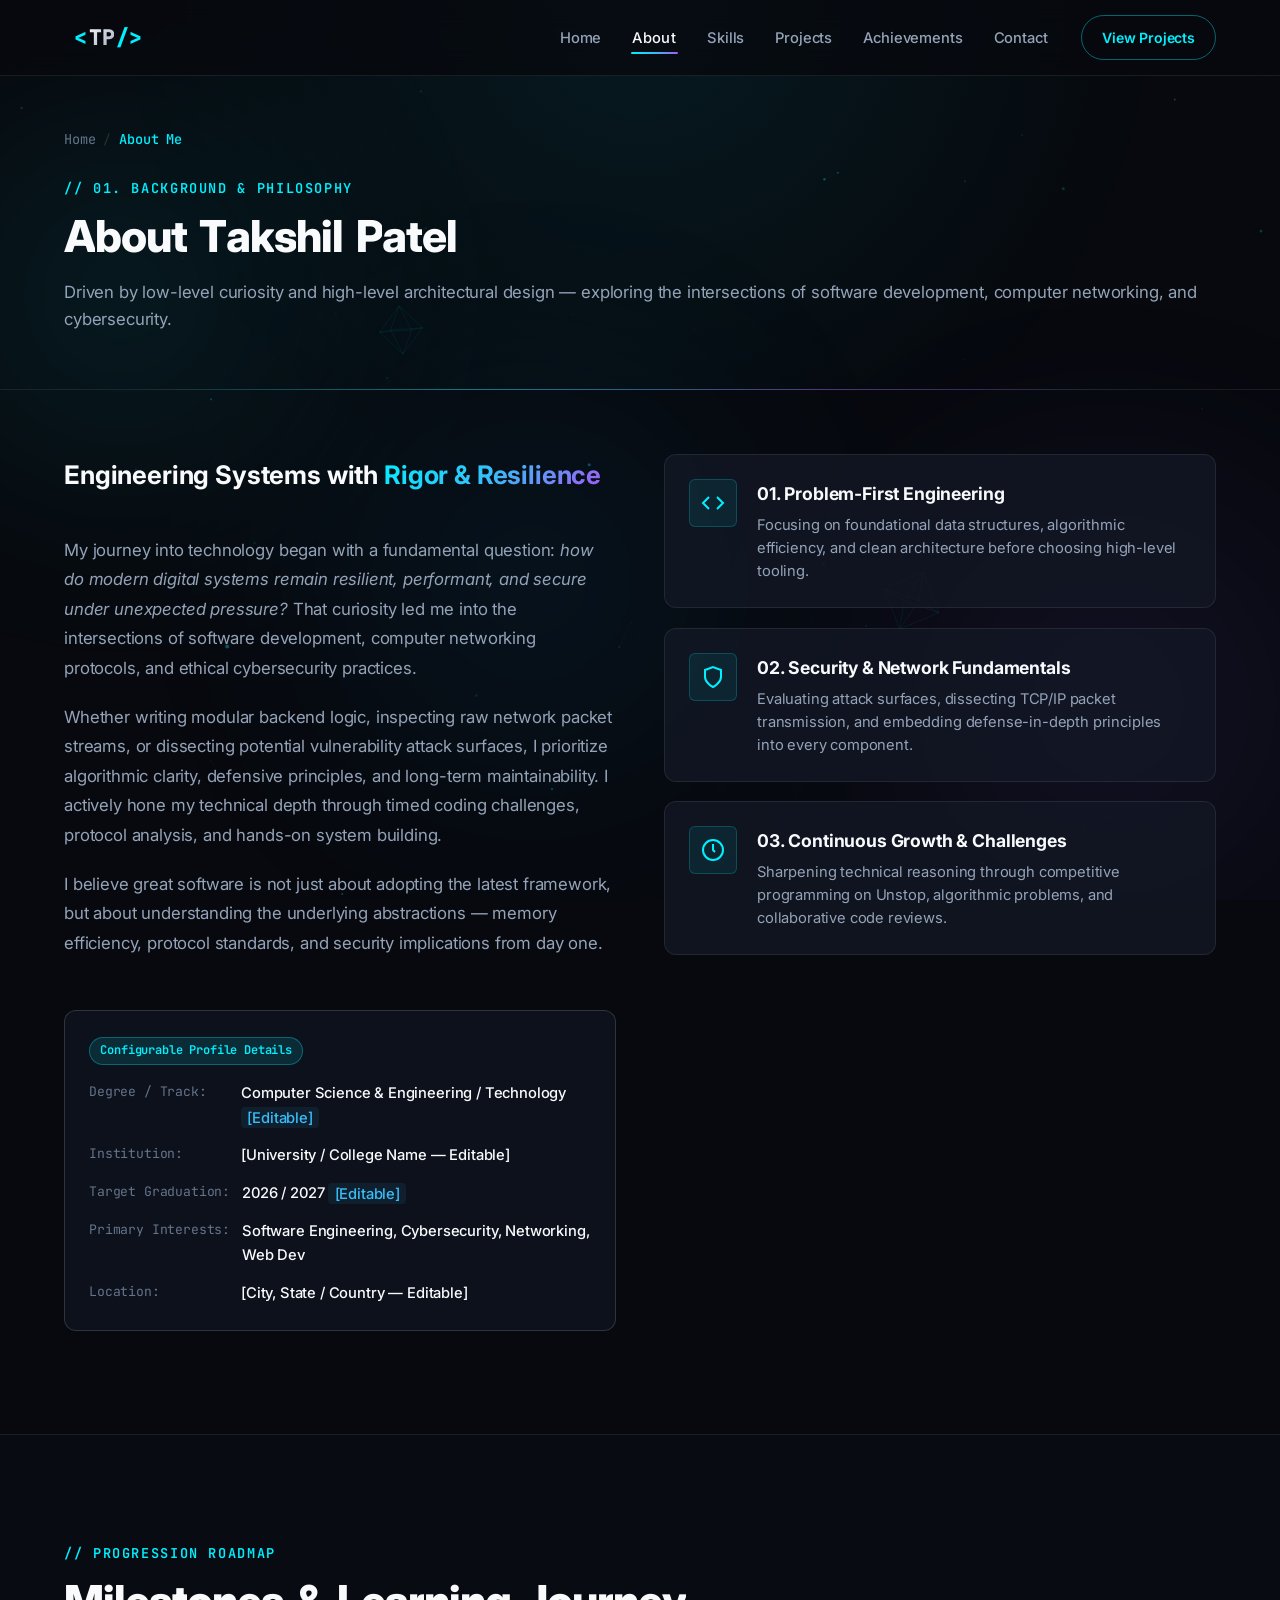
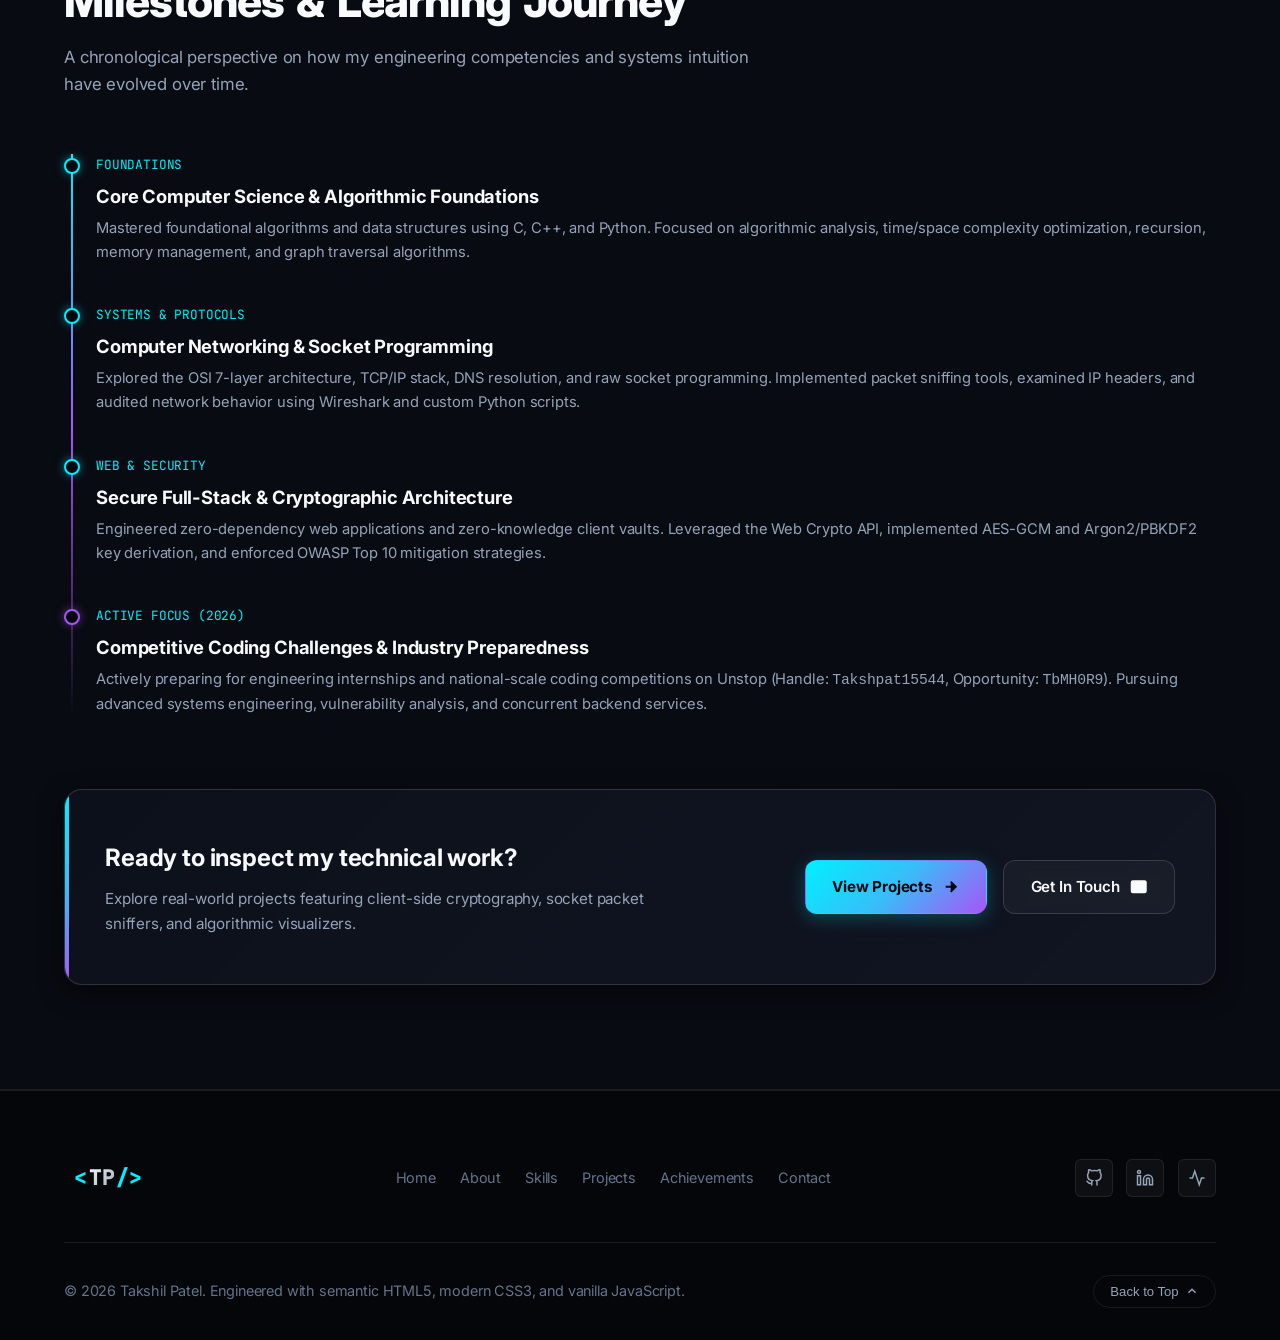
==== commit db682b8d: "Complete interactive 3D multi-page portfolio" ====
--- a/about.html
+++ b/about.html
@@ -286,7 +286,7 @@
           <a href="https://github.com/Takshil2204" target="_blank" rel="noopener noreferrer" class="social-icon-btn" aria-label="Takshil Patel on GitHub">
             <svg width="18" height="18" viewBox="0 0 24 24" fill="none" stroke="currentColor" stroke-width="2"><path d="M9 19c-5 1.5-5-2.5-7-3m14 6v-3.87a3.37 3.37 0 0 0-.94-2.61c3.14-.35 6.44-1.54 6.44-7A5.44 5.44 0 0 0 20 4.77 5.07 5.07 0 0 0 19.91 1S18.73.65 16 2.48a13.38 13.38 0 0 0-7 0C6.27.65 5.09 1 5.09 1A5.07 5.07 0 0 0 5 4.77a5.44 5.44 0 0 0-1.5 3.78c0 5.42 3.3 6.61 6.44 7A3.37 3.37 0 0 0 9 18.13V22"></path></svg>
           </a>
-          <a href="https://linkedin.com/in/takshil-patel" target="_blank" rel="noopener noreferrer" class="social-icon-btn" aria-label="Takshil Patel on LinkedIn">
+          <a href="https://www.linkedin.com/in/takshil-patel-b93706250" target="_blank" rel="noopener noreferrer" class="social-icon-btn" aria-label="Takshil Patel on LinkedIn">
             <svg width="18" height="18" viewBox="0 0 24 24" fill="none" stroke="currentColor" stroke-width="2"><path d="M16 8a6 6 0 0 1 6 6v7h-4v-7a2 2 0 0 0-2-2 2 2 0 0 0-2 2v7h-4v-7a6 6 0 0 1 6-6z"></path><rect x="2" y="9" width="4" height="12"></rect><circle cx="4" cy="4" r="2"></circle></svg>
           </a>
           <a href="https://unstop.com/@Takshpat15544" target="_blank" rel="noopener noreferrer" class="social-icon-btn" aria-label="Takshil Patel on Unstop">
